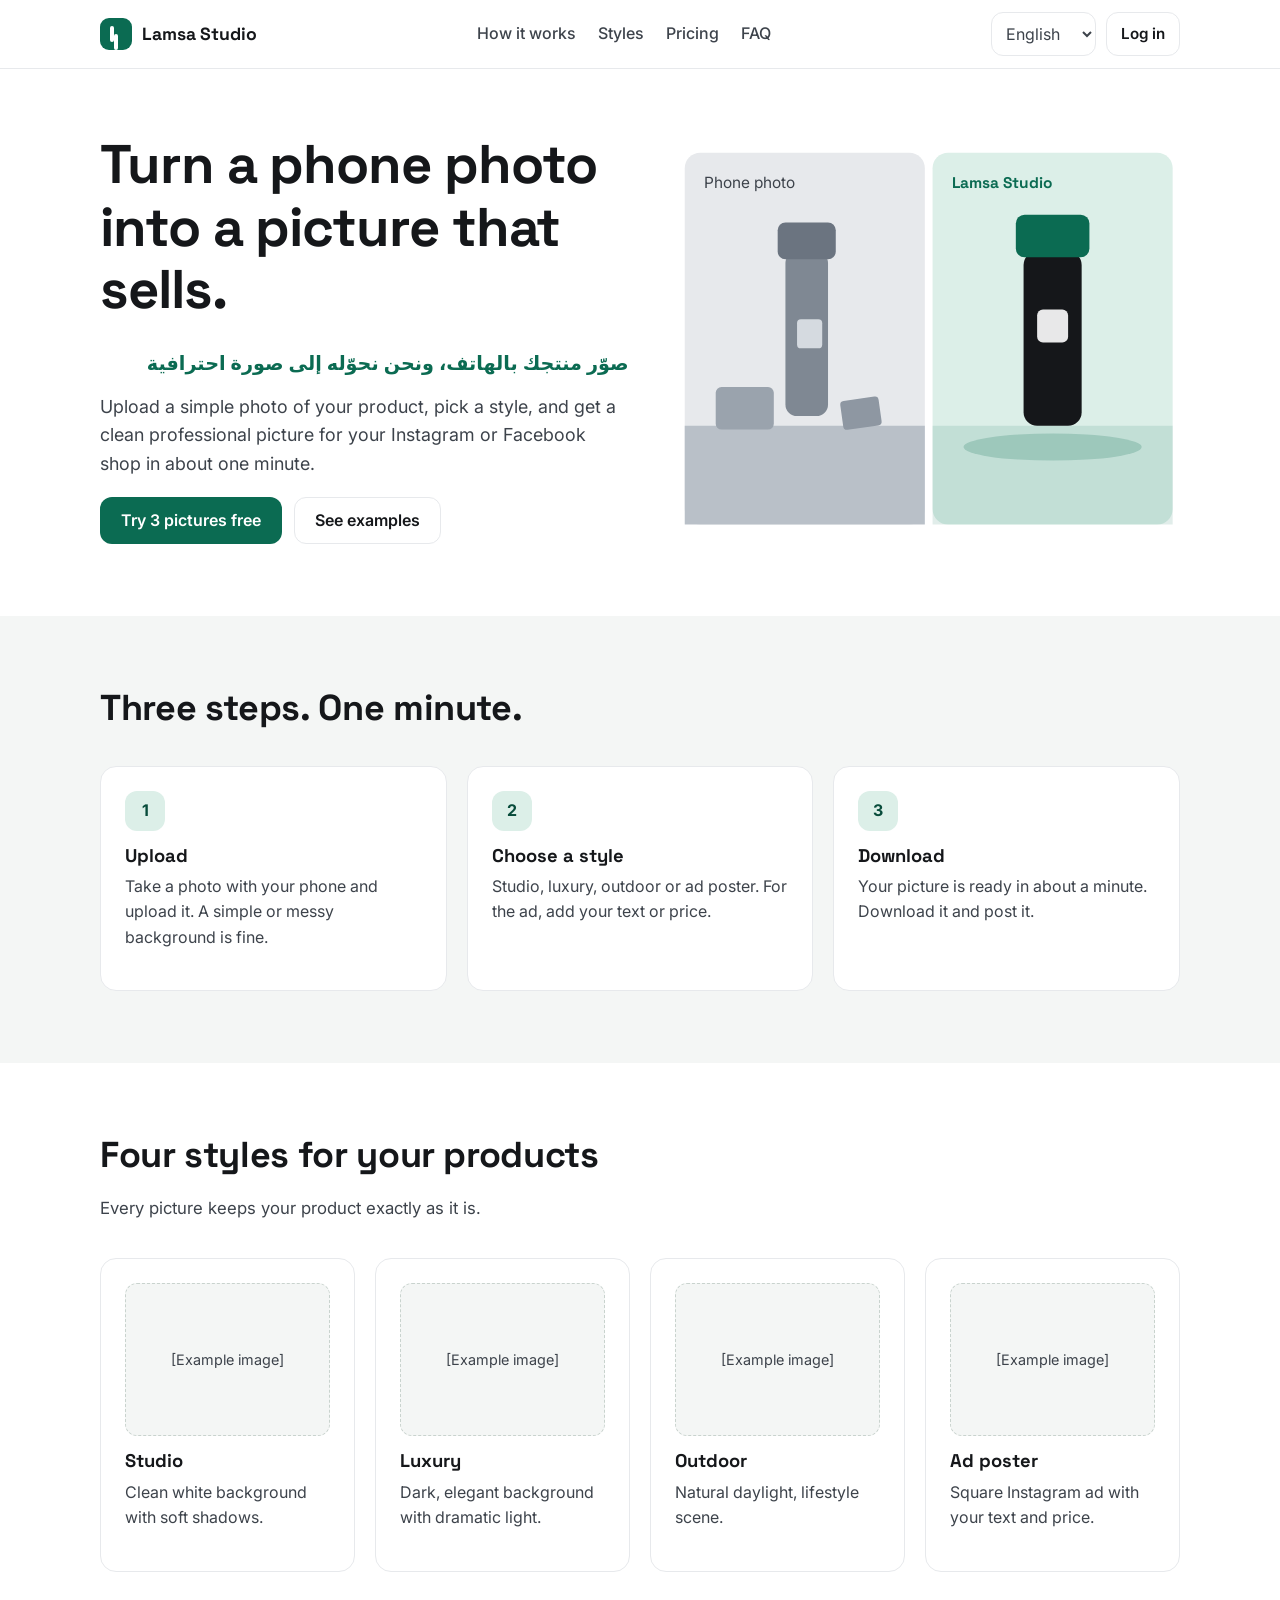
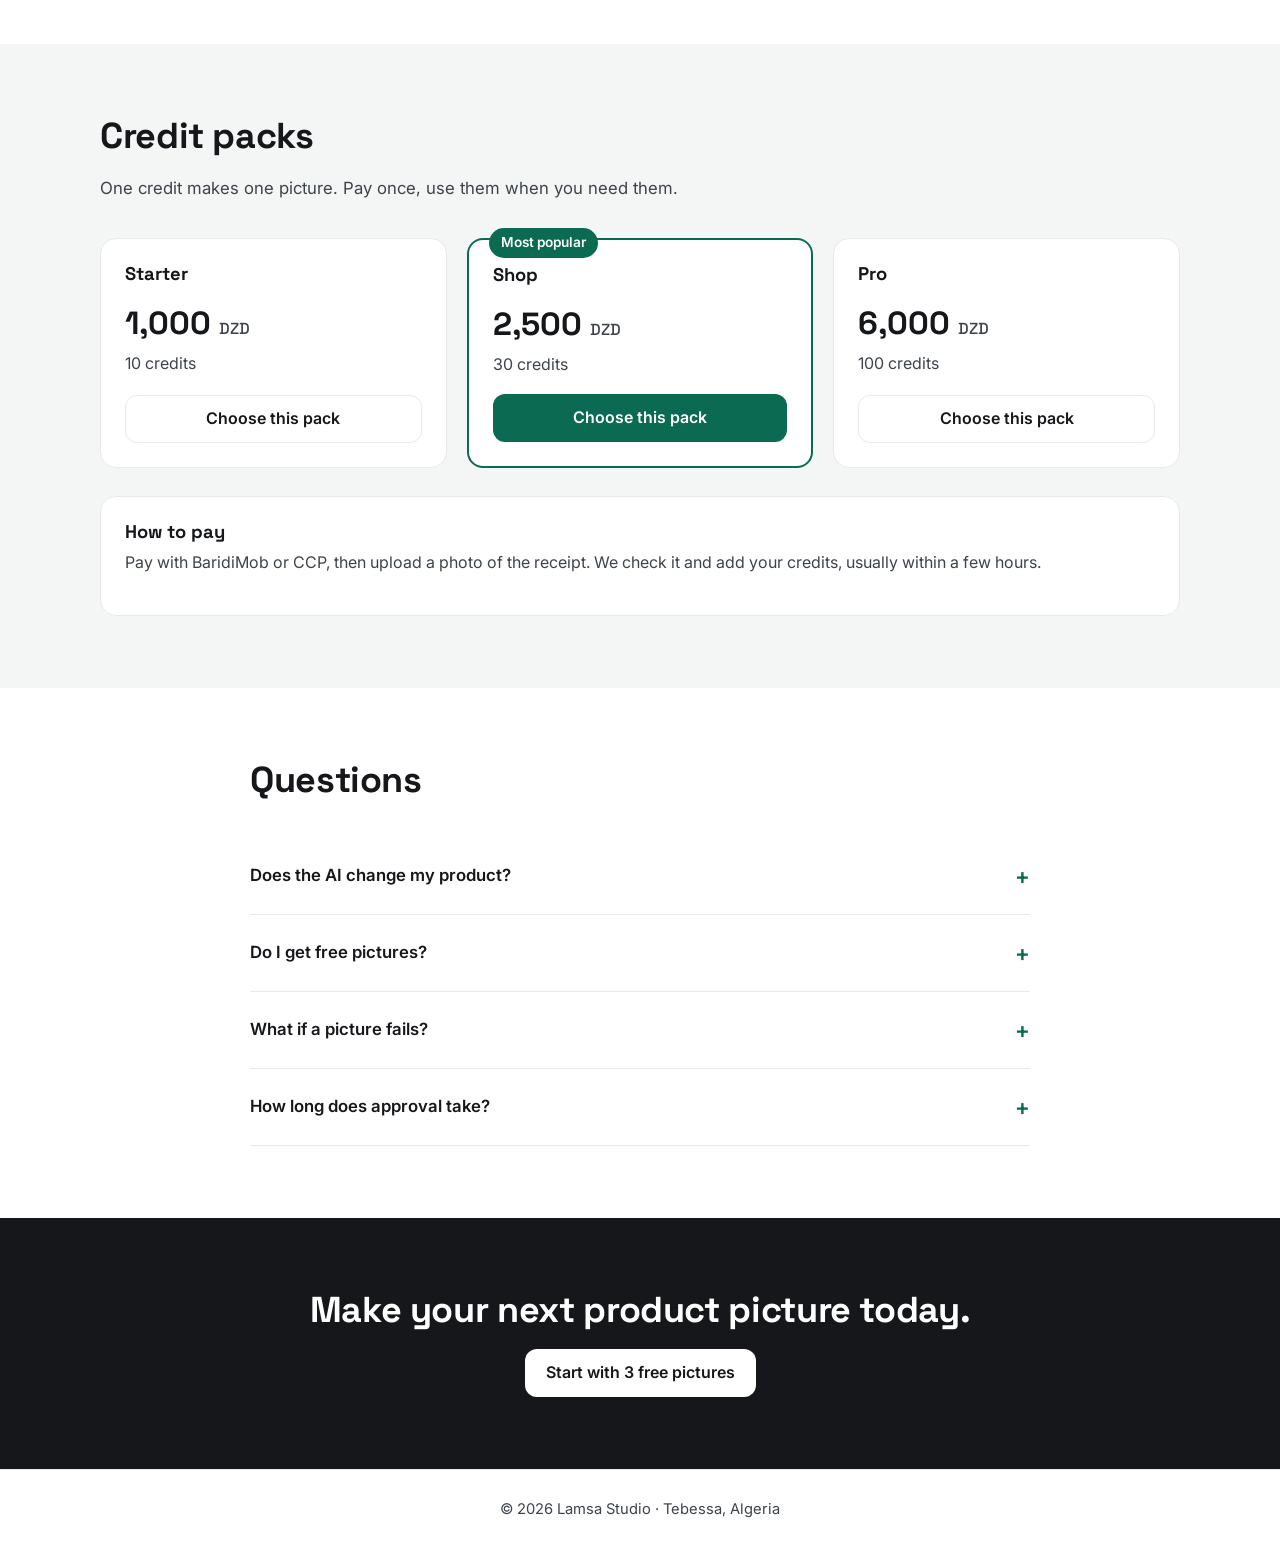
==== public/index.html @ bb082f91 "Initial Lamsa Studio website Co-Authored-By: Claude Haiku 5.5 <noreply@anthropic.com>  Claude-Sessio" ====
<!DOCTYPE html>
<html lang="en">
<head>
<meta charset="UTF-8">
<meta name="viewport" content="width=device-width, initial-scale=1">
<title>Lamsa Studio - Product photos from your phone</title>
<meta name="description" content="Turn a phone photo of your product into a professional picture for Instagram and Facebook.">
<link rel="preconnect" href="https://fonts.googleapis.com">
<link rel="preconnect" href="https://fonts.gstatic.com" crossorigin>
<link href="https://fonts.googleapis.com/css2?family=Inter:wght@400;500;600;700&family=Space+Grotesk:wght@500;700&family=Noto+Kufi+Arabic:wght@400;600;700&display=swap" rel="stylesheet">
<link rel="stylesheet" href="assets/style.css">
</head>
<body>

<header class="site-header">
  <div class="wrap nav">
    <a class="logo" href="index.html"><span class="logo-mark" aria-hidden="true"></span><span>Lamsa Studio</span></a>
    <nav class="nav-links" aria-label="Main">
      <a href="#how" data-i18n="nav_how">How it works</a>
      <a href="#styles" data-i18n="nav_styles">Styles</a>
      <a href="#pricing" data-i18n="nav_pricing">Pricing</a>
      <a href="#faq" data-i18n="nav_faq">FAQ</a>
    </nav>
    <div class="nav-right">
      <select id="langSel" class="lang" aria-label="Language">
        <option value="en">English</option>
        <option value="fr">Français</option>
        <option value="ar">العربية</option>
      </select>
      <a class="btn btn-ghost btn-sm" href="login.html" data-i18n="login">Log in</a>
    </div>
  </div>
</header>

<main>
  <section class="wrap hero">
    <div>
      <h1 data-i18n="hero_title">Turn a phone photo into a picture that sells.</h1>
      <p class="ar-line" lang="ar" dir="rtl">صوّر منتجك بالهاتف، ونحن نحوّله إلى صورة احترافية</p>
      <p class="lead" data-i18n="hero_sub">Upload a simple photo of your product, pick a style, and get a clean professional picture for your Instagram or Facebook shop in about one minute.</p>
      <div class="cta-row">
        <a class="btn btn-primary" href="login.html?mode=signup" data-i18n="hero_try">Try 3 pictures free</a>
        <a class="btn btn-ghost" href="#styles" data-i18n="hero_examples">See examples</a>
      </div>
    </div>

    <div class="ba">
      <svg viewBox="0 0 520 400" xmlns="http://www.w3.org/2000/svg" role="img" aria-label="A cluttered phone photo next to a clean product picture">
        <rect x="8" y="8" width="248" height="384" rx="16" fill="#E7E9EC"/>
        <rect x="264" y="8" width="248" height="384" rx="16" fill="#DCEFE8"/>
        <!-- before: messy table -->
        <rect x="8" y="290" width="248" height="102" rx="0" fill="#B9C0C8"/>
        <rect x="40" y="250" width="60" height="44" rx="6" fill="#9AA3AD"/>
        <rect x="170" y="262" width="40" height="30" rx="4" fill="#8E97A2" transform="rotate(-8 190 277)"/>
        <rect x="112" y="110" width="44" height="170" rx="12" fill="#7F8893"/>
        <rect x="104" y="80" width="60" height="38" rx="8" fill="#6B7480"/>
        <rect x="124" y="180" width="26" height="30" rx="4" fill="#D5DAE0"/>
        <text x="28" y="44" font-family="Inter, sans-serif" font-size="16" fill="#3D434B" data-i18n="ba_before">Phone photo</text>
        <!-- after: clean studio -->
        <rect x="264" y="290" width="248" height="102" rx="0" fill="#0B6B52" opacity="0.12"/>
        <ellipse cx="388" cy="312" rx="92" ry="14" fill="#0B6B52" opacity="0.2"/>
        <rect x="358" y="110" width="60" height="180" rx="14" fill="#15171A"/>
        <rect x="350" y="72" width="76" height="44" rx="9" fill="#0B6B52"/>
        <rect x="372" y="170" width="32" height="34" rx="6" fill="#FFFFFF" opacity="0.9"/>
        <text x="284" y="44" font-family="Space Grotesk, sans-serif" font-size="16" font-weight="700" fill="#0B6B52" data-i18n="ba_after">Lamsa Studio</text>
      </svg>
    </div>
  </section>

  <section id="how" class="section alt">
    <div class="wrap">
      <div class="section-head">
        <h2 data-i18n="steps_title">Three steps. One minute.</h2>
      </div>
      <div class="grid-3">
        <div class="card">
          <div class="step-num">1</div>
          <h3 data-i18n="step1_t">Upload</h3>
          <p data-i18n="step1_d">Take a photo with your phone and upload it. A simple or messy background is fine.</p>
        </div>
        <div class="card">
          <div class="step-num">2</div>
          <h3 data-i18n="step2_t">Choose a style</h3>
          <p data-i18n="step2_d">Studio, luxury, outdoor or ad poster. For the ad, add your text or price.</p>
        </div>
        <div class="card">
          <div class="step-num">3</div>
          <h3 data-i18n="step3_t">Download</h3>
          <p data-i18n="step3_d">Your picture is ready in about a minute. Download it and post it.</p>
        </div>
      </div>
    </div>
  </section>

  <section id="styles" class="section">
    <div class="wrap">
      <div class="section-head">
        <h2 data-i18n="styles_title">Four styles for your products</h2>
        <p data-i18n="styles_sub">Every picture keeps your product exactly as it is.</p>
      </div>
      <div class="grid-4">
        <div class="card">
          <div class="ph" data-i18n="example_ph">[Example image]</div>
          <h3 data-i18n="st_studio">Studio</h3>
          <p data-i18n="st_studio_d">Clean white background with soft shadows.</p>
        </div>
        <div class="card">
          <div class="ph" data-i18n="example_ph">[Example image]</div>
          <h3 data-i18n="st_luxury">Luxury</h3>
          <p data-i18n="st_luxury_d">Dark, elegant background with dramatic light.</p>
        </div>
        <div class="card">
          <div class="ph" data-i18n="example_ph">[Example image]</div>
          <h3 data-i18n="st_outdoor">Outdoor</h3>
          <p data-i18n="st_outdoor_d">Natural daylight, lifestyle scene.</p>
        </div>
        <div class="card">
          <div class="ph" data-i18n="example_ph">[Example image]</div>
          <h3 data-i18n="st_ad">Ad poster</h3>
          <p data-i18n="st_ad_d">Square Instagram ad with your text and price.</p>
        </div>
      </div>
    </div>
  </section>

  <section id="pricing" class="section alt">
    <div class="wrap">
      <div class="section-head">
        <h2 data-i18n="pricing_title">Credit packs</h2>
        <p data-i18n="pricing_sub">One credit makes one picture. Pay once, use them when you need them.</p>
      </div>
      <div class="grid-3">
        <div class="card pack-card">
          <h3>Starter</h3>
          <div class="price">1,000 <small>DZD</small></div>
          <p>10 <span data-i18n="pk_credits">credits</span></p>
          <a class="btn btn-ghost" href="buy.html?pack=starter" data-i18n="pk_choose">Choose this pack</a>
        </div>
        <div class="card pack-card pack-featured">
          <span class="tag" data-i18n="most_popular">Most popular</span>
          <h3>Shop</h3>
          <div class="price">2,500 <small>DZD</small></div>
          <p>30 <span data-i18n="pk_credits">credits</span></p>
          <a class="btn btn-primary" href="buy.html?pack=shop" data-i18n="pk_choose">Choose this pack</a>
        </div>
        <div class="card pack-card">
          <h3>Pro</h3>
          <div class="price">6,000 <small>DZD</small></div>
          <p>100 <span data-i18n="pk_credits">credits</span></p>
          <a class="btn btn-ghost" href="buy.html?pack=pro" data-i18n="pk_choose">Choose this pack</a>
        </div>
      </div>
      <div class="card note">
        <h3 data-i18n="pay_title">How to pay</h3>
        <p data-i18n="pay_text">Pay with BaridiMob or CCP, then upload a photo of the receipt. We check it and add your credits, usually within a few hours.</p>
      </div>
    </div>
  </section>

  <section id="faq" class="section">
    <div class="wrap" style="max-width:820px">
      <div class="section-head">
        <h2 data-i18n="faq_title">Questions</h2>
      </div>
      <details>
        <summary data-i18n="faq1_q">Does the AI change my product?</summary>
        <p data-i18n="faq1_a">No. The model is told to keep the product identical in shape, colour and label. Check the result before you post.</p>
      </details>
      <details>
        <summary data-i18n="faq2_q">Do I get free pictures?</summary>
        <p data-i18n="faq2_a">Yes. Every new account gets 3 free credits to try the service.</p>
      </details>
      <details>
        <summary data-i18n="faq3_q">What if a picture fails?</summary>
        <p data-i18n="faq3_a">You are not charged. A credit is only used when your picture is ready.</p>
      </details>
      <details>
        <summary data-i18n="faq4_q">How long does approval take?</summary>
        <p data-i18n="faq4_a">We check each receipt by hand. Your credits appear once it is approved.</p>
      </details>
    </div>
  </section>

  <section class="section dark">
    <div class="wrap" style="text-align:center">
      <h2 data-i18n="final_title">Make your next product picture today.</h2>
      <a class="btn btn-primary" href="login.html?mode=signup" data-i18n="final_btn">Start with 3 free pictures</a>
    </div>
  </section>
</main>

<footer class="footer">
  <div class="wrap" data-i18n="footer_text">© 2026 Lamsa Studio · Tebessa, Algeria</div>
</footer>

<script src="assets/i18n.js"></script>
</body>
</html>
---- public/assets/style.css ----
:root {
  --bg: #ffffff;
  --alt: #F4F6F5;
  --text: #15171A;
  --text2: #3D434B;
  --accent: #0B6B52;
  --accent-h: #084C3B;
  --tint: #DCEFE8;
  --border: #E7E9EC;
  --danger-bg: #FDECEC;
  --danger: #8A1C1C;
  --r: 16px;
  --r-sm: 12px;
}

* { box-sizing: border-box; }
[hidden] { display: none !important; }
html, body { margin: 0; }
body {
  font-family: Inter, system-ui, -apple-system, 'Segoe UI', sans-serif;
  color: var(--text);
  background: var(--bg);
  line-height: 1.6;
  font-size: 16px;
  -webkit-font-smoothing: antialiased;
}
html[lang="ar"] body,
html[lang="ar"] h1, html[lang="ar"] h2, html[lang="ar"] h3,
html[lang="ar"] button, html[lang="ar"] input, html[lang="ar"] select {
  font-family: 'Noto Kufi Arabic', Inter, sans-serif;
}

h1, h2, h3 {
  font-family: 'Space Grotesk', Inter, sans-serif;
  line-height: 1.15;
  margin: 0 0 0.5em;
  color: var(--text);
}
h1 { font-size: clamp(2rem, 5vw, 3.4rem); letter-spacing: -0.02em; }
h2 { font-size: clamp(1.6rem, 3.5vw, 2.25rem); letter-spacing: -0.01em; }
h3 { font-size: 1.15rem; }
p { margin: 0 0 1em; color: var(--text2); }
a { color: var(--accent); }
a:focus-visible, button:focus-visible, input:focus-visible, select:focus-visible, label:focus-visible {
  outline: 3px solid var(--tint);
  outline-offset: 2px;
}
.hint { font-size: 0.875rem; color: var(--text2); }
.mono { font-family: ui-monospace, SFMono-Regular, Menlo, monospace; word-break: break-all; }

.wrap { max-width: 1120px; margin: 0 auto; padding: 0 20px; }
.section { padding: 72px 0; }
.section.alt { background: var(--alt); }
.section-head { margin-bottom: 36px; max-width: 640px; }
.section-head p { font-size: 1.05rem; }

/* Header */
.site-header {
  position: sticky; top: 0; z-index: 10;
  background: #fff; border-bottom: 1px solid var(--border);
}
.nav { display: flex; align-items: center; justify-content: space-between; gap: 16px; height: 68px; }
.logo { display: flex; align-items: center; gap: 10px; text-decoration: none; color: var(--text); font-family: 'Space Grotesk', Inter, sans-serif; font-weight: 700; font-size: 1.1rem; }
.logo-mark { width: 32px; height: 32px; border-radius: 9px; background: var(--accent); position: relative; flex: none; }
.logo-mark::after { content: ""; position: absolute; left: 10px; top: 8px; width: 4px; height: 16px; background: #fff; border-radius: 2px; box-shadow: 4px 8px 0 -0px #fff; }
.nav-links { display: flex; gap: 22px; }
.nav-links a { color: var(--text2); text-decoration: none; font-weight: 500; }
.nav-links a:hover { color: var(--accent); }
.nav-right { display: flex; align-items: center; gap: 10px; }
.lang {
  min-height: 44px; border: 1px solid var(--border); border-radius: var(--r-sm);
  background: #fff; padding: 6px 10px; font: inherit; color: var(--text2);
}

/* Buttons */
.btn {
  display: inline-flex; align-items: center; justify-content: center; gap: 8px;
  min-height: 44px; padding: 10px 20px; border-radius: var(--r-sm);
  border: 1px solid transparent; font: inherit; font-weight: 600; text-decoration: none;
  cursor: pointer; transition: background 0.15s, border-color 0.15s, color 0.15s;
}
.btn-primary { background: var(--accent); color: #fff; }
.btn-primary:hover { background: var(--accent-h); }
.btn-ghost { background: #fff; color: var(--text); border-color: var(--border); }
.btn-ghost:hover { border-color: var(--accent); color: var(--accent); }
.btn-sm { min-height: 44px; padding: 8px 14px; font-size: 0.95rem; }
.btn-block { width: 100%; }
.btn:disabled { opacity: 0.6; cursor: not-allowed; }
.cta-row { display: flex; flex-wrap: wrap; gap: 12px; margin-top: 8px; }

/* Cards and forms */
.card { border: 1px solid var(--border); border-radius: var(--r); padding: 24px; background: #fff; }
.card h3 { margin-bottom: 8px; }
.field { display: flex; flex-direction: column; gap: 6px; margin-bottom: 14px; }
.field label { font-weight: 600; font-size: 0.95rem; color: var(--text); }
.input {
  min-height: 44px; width: 100%; border: 1px solid var(--border); border-radius: var(--r-sm);
  padding: 10px 12px; font: inherit; color: var(--text); background: #fff;
}
.input:focus { border-color: var(--accent); }
.badge {
  display: inline-block; background: var(--tint); color: var(--accent-h);
  padding: 6px 14px; border-radius: 999px; font-weight: 600; font-size: 0.92rem; white-space: nowrap;
}
.alert {
  padding: 12px 14px; border-radius: var(--r-sm); background: var(--danger-bg);
  color: var(--danger); margin: 12px 0; font-size: 0.95rem;
}
.alert.ok { background: var(--tint); color: var(--accent-h); }

/* Tabs */
.tabs { display: flex; gap: 8px; background: var(--alt); padding: 6px; border-radius: var(--r-sm); margin-bottom: 20px; }
.tab {
  flex: 1; min-height: 44px; border: 0; border-radius: 9px; background: transparent;
  font: inherit; font-weight: 600; color: var(--text2); cursor: pointer;
}
.tab[aria-selected="true"] { background: #fff; color: var(--text); box-shadow: 0 1px 2px rgba(0,0,0,0.06); }

/* Hero */
.hero { display: grid; grid-template-columns: 1.05fr 1fr; gap: 48px; align-items: center; padding: 64px 20px 72px; }
.ar-line { font-size: 1.2rem; color: var(--accent); font-weight: 600; margin-bottom: 14px; }
.lead { font-size: 1.12rem; max-width: 520px; }
.ba svg { width: 100%; height: auto; display: block; }

/* Steps, styles, pricing */
.grid-3 { display: grid; grid-template-columns: repeat(3, 1fr); gap: 20px; }
.grid-4 { display: grid; grid-template-columns: repeat(4, 1fr); gap: 20px; }
.step-num {
  width: 40px; height: 40px; border-radius: 12px; background: var(--tint); color: var(--accent-h);
  display: flex; align-items: center; justify-content: center; font-weight: 700; margin-bottom: 14px;
}
.ph {
  aspect-ratio: 4 / 3; border-radius: var(--r-sm); background: var(--alt);
  border: 1px dashed #C9D3CE; display: flex; align-items: center; justify-content: center;
  color: var(--text2); font-size: 0.9rem; margin-bottom: 14px;
}
.price { font-family: 'Space Grotesk', Inter, sans-serif; font-size: 2rem; font-weight: 700; color: var(--text); margin: 6px 0 2px; }
.price small { font-size: 1rem; font-weight: 500; color: var(--text2); }
.pack-featured { border: 2px solid var(--accent); position: relative; }
.tag {
  position: absolute; top: -12px; left: 20px; background: var(--accent); color: #fff;
  padding: 4px 12px; border-radius: 999px; font-size: 0.85rem; font-weight: 600;
}
.pack-card { display: flex; flex-direction: column; }
.pack-card .btn { margin-top: auto; }
.note { margin-top: 28px; }
details { border-bottom: 1px solid var(--border); padding: 16px 0; }
details summary { cursor: pointer; font-weight: 600; font-size: 1.05rem; min-height: 44px; display: flex; align-items: center; list-style: none; }
details summary::-webkit-details-marker { display: none; }
details summary::after { content: "+"; margin-inline-start: auto; font-size: 1.4rem; color: var(--accent); }
details[open] summary::after { content: "-"; }
details p { margin-top: 8px; }

/* Dark CTA and footer */
.dark { background: #15171A; color: #fff; }
.dark h2 { color: #fff; }
.dark .btn-primary { background: #fff; color: var(--text); }
.dark .btn-primary:hover { background: var(--tint); }
.footer { padding: 28px 0; border-top: 1px solid var(--border); color: var(--text2); font-size: 0.92rem; text-align: center; }

/* App pages */
.page-top { padding: 40px 0 8px; display: flex; flex-wrap: wrap; align-items: center; justify-content: space-between; gap: 12px; }
.app-grid { display: grid; grid-template-columns: 1fr 1fr; gap: 24px; align-items: start; padding-bottom: 60px; }
.drop {
  display: flex; align-items: center; justify-content: center; min-height: 220px;
  border: 2px dashed #C9D3CE; border-radius: var(--r); padding: 20px; text-align: center;
  cursor: pointer; background: #fff; margin: 12px 0 24px; position: relative; overflow: hidden;
}
.drop:hover, .drop.over { border-color: var(--accent); background: var(--tint); }
.drop p { margin-bottom: 4px; }
.drop img { max-height: 280px; max-width: 100%; border-radius: var(--r-sm); }
.styles { display: grid; grid-template-columns: repeat(4, 1fr); gap: 10px; margin: 12px 0 20px; }
.style-opt {
  min-height: 44px; border: 1px solid var(--border); border-radius: var(--r-sm); background: #fff;
  padding: 12px 10px; text-align: start; font: inherit; color: var(--text); cursor: pointer;
  display: flex; flex-direction: column; gap: 4px;
}
.style-opt small { color: var(--text2); font-size: 0.8rem; line-height: 1.35; }
.style-opt[aria-pressed="true"] { border-color: var(--accent); background: var(--tint); }
.gallery { display: grid; grid-template-columns: repeat(auto-fill, minmax(190px, 1fr)); gap: 16px; }
.gen { border: 1px solid var(--border); border-radius: var(--r-sm); overflow: hidden; background: #fff; }
.gen img { width: 100%; aspect-ratio: 1 / 1; object-fit: cover; display: block; background: var(--alt); }
.gen .gen-body { padding: 10px 12px 12px; display: flex; flex-direction: column; gap: 8px; }
.gen .gen-body span { font-size: 0.9rem; color: var(--text2); }
.thumb { width: 96px; height: 96px; object-fit: cover; border-radius: 10px; border: 1px solid var(--border); display: block; }

/* Stats and tables */
.stats { display: grid; grid-template-columns: repeat(3, 1fr); gap: 16px; margin: 8px 0 32px; }
.stat strong { display: block; font-family: 'Space Grotesk', Inter, sans-serif; font-size: 2rem; color: var(--text); }
.table-wrap { overflow-x: auto; border: 1px solid var(--border); border-radius: var(--r); background: #fff; }
.table { width: 100%; border-collapse: collapse; font-size: 0.95rem; }
.table th, .table td { padding: 12px 14px; border-bottom: 1px solid var(--border); text-align: start; vertical-align: top; }
.table th { color: var(--text2); font-weight: 600; font-size: 0.85rem; background: var(--alt); }
.table tr:last-child td { border-bottom: 0; }
.pill { display: inline-block; padding: 4px 10px; border-radius: 999px; font-size: 0.85rem; font-weight: 600; }
.pill.pending { background: #FFF4DB; color: #7A5300; }
.pill.approved { background: var(--tint); color: var(--accent-h); }
.pill.rejected { background: var(--danger-bg); color: var(--danger); }
.actions { display: flex; gap: 8px; flex-wrap: wrap; }
.btn-approve { background: var(--accent); color: #fff; min-height: 44px; padding: 8px 14px; border: 0; border-radius: var(--r-sm); font: inherit; font-weight: 600; cursor: pointer; }
.btn-reject { background: #fff; color: var(--danger); min-height: 44px; padding: 8px 14px; border: 1px solid #E8B4B4; border-radius: var(--r-sm); font: inherit; font-weight: 600; cursor: pointer; }

/* Packs and methods on buy page */
.option-grid { display: grid; grid-template-columns: repeat(3, 1fr); gap: 12px; margin-bottom: 28px; }
.option {
  display: flex; flex-direction: column; gap: 4px; border: 1px solid var(--border); border-radius: var(--r-sm);
  padding: 16px; cursor: pointer; background: #fff; min-height: 44px;
}
.option input { position: absolute; opacity: 0; pointer-events: none; }
.option:has(input:checked) { border-color: var(--accent); background: var(--tint); }
.option strong { font-family: 'Space Grotesk', Inter, sans-serif; font-size: 1.15rem; }
.option span { color: var(--text2); font-size: 0.95rem; }
.pay-box { background: var(--alt); border-radius: var(--r-sm); padding: 16px 18px; margin-bottom: 24px; }
.pay-box p { margin-bottom: 6px; }
.section-title { font-size: 1.1rem; margin: 24px 0 12px; }

/* Responsive */
@media (max-width: 900px) {
  .app-grid { grid-template-columns: 1fr; }
  .styles { grid-template-columns: repeat(2, 1fr); }
  .stats { grid-template-columns: 1fr; }
}
@media (max-width: 760px) {
  .hero { grid-template-columns: 1fr; padding: 40px 20px 48px; gap: 28px; }
  .grid-3, .grid-4, .option-grid { grid-template-columns: 1fr; }
  .nav-links { display: none; }
  .section { padding: 52px 0; }
  .nav-right .btn { padding: 8px 12px; }
}
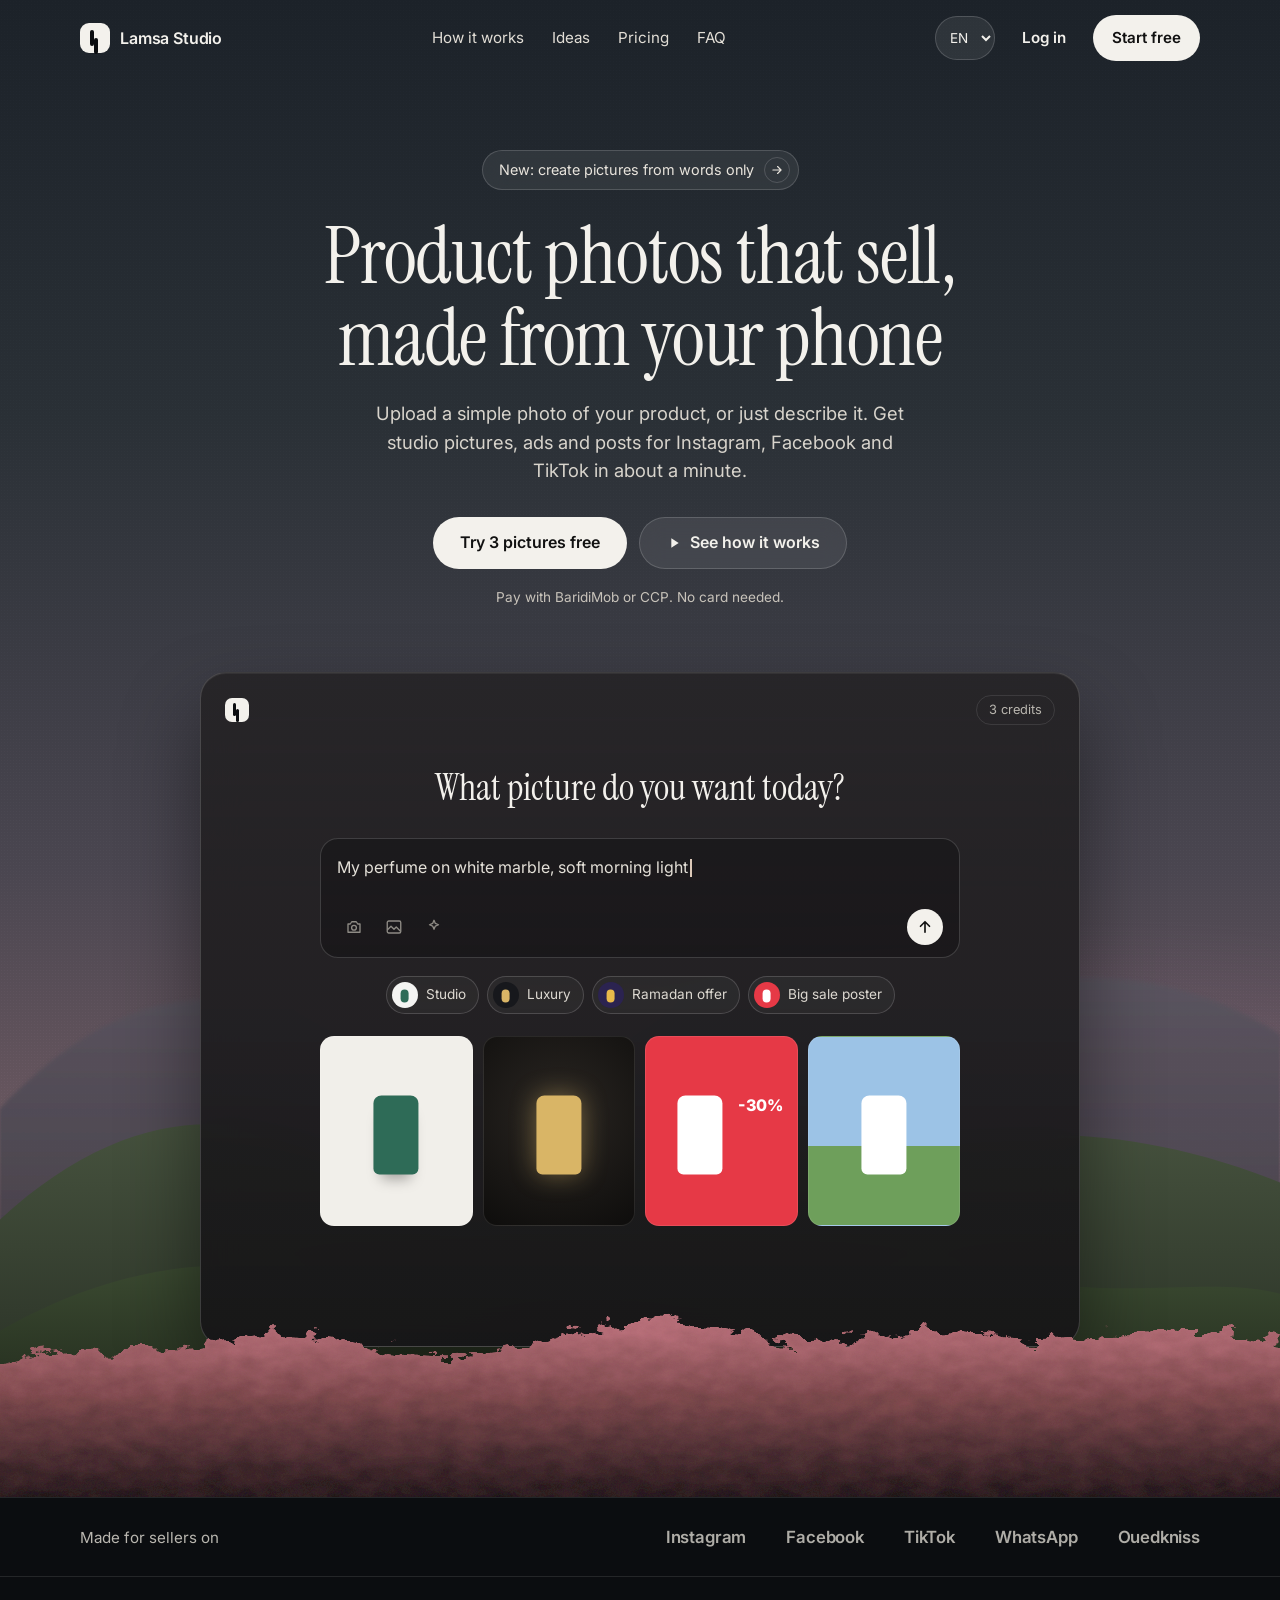
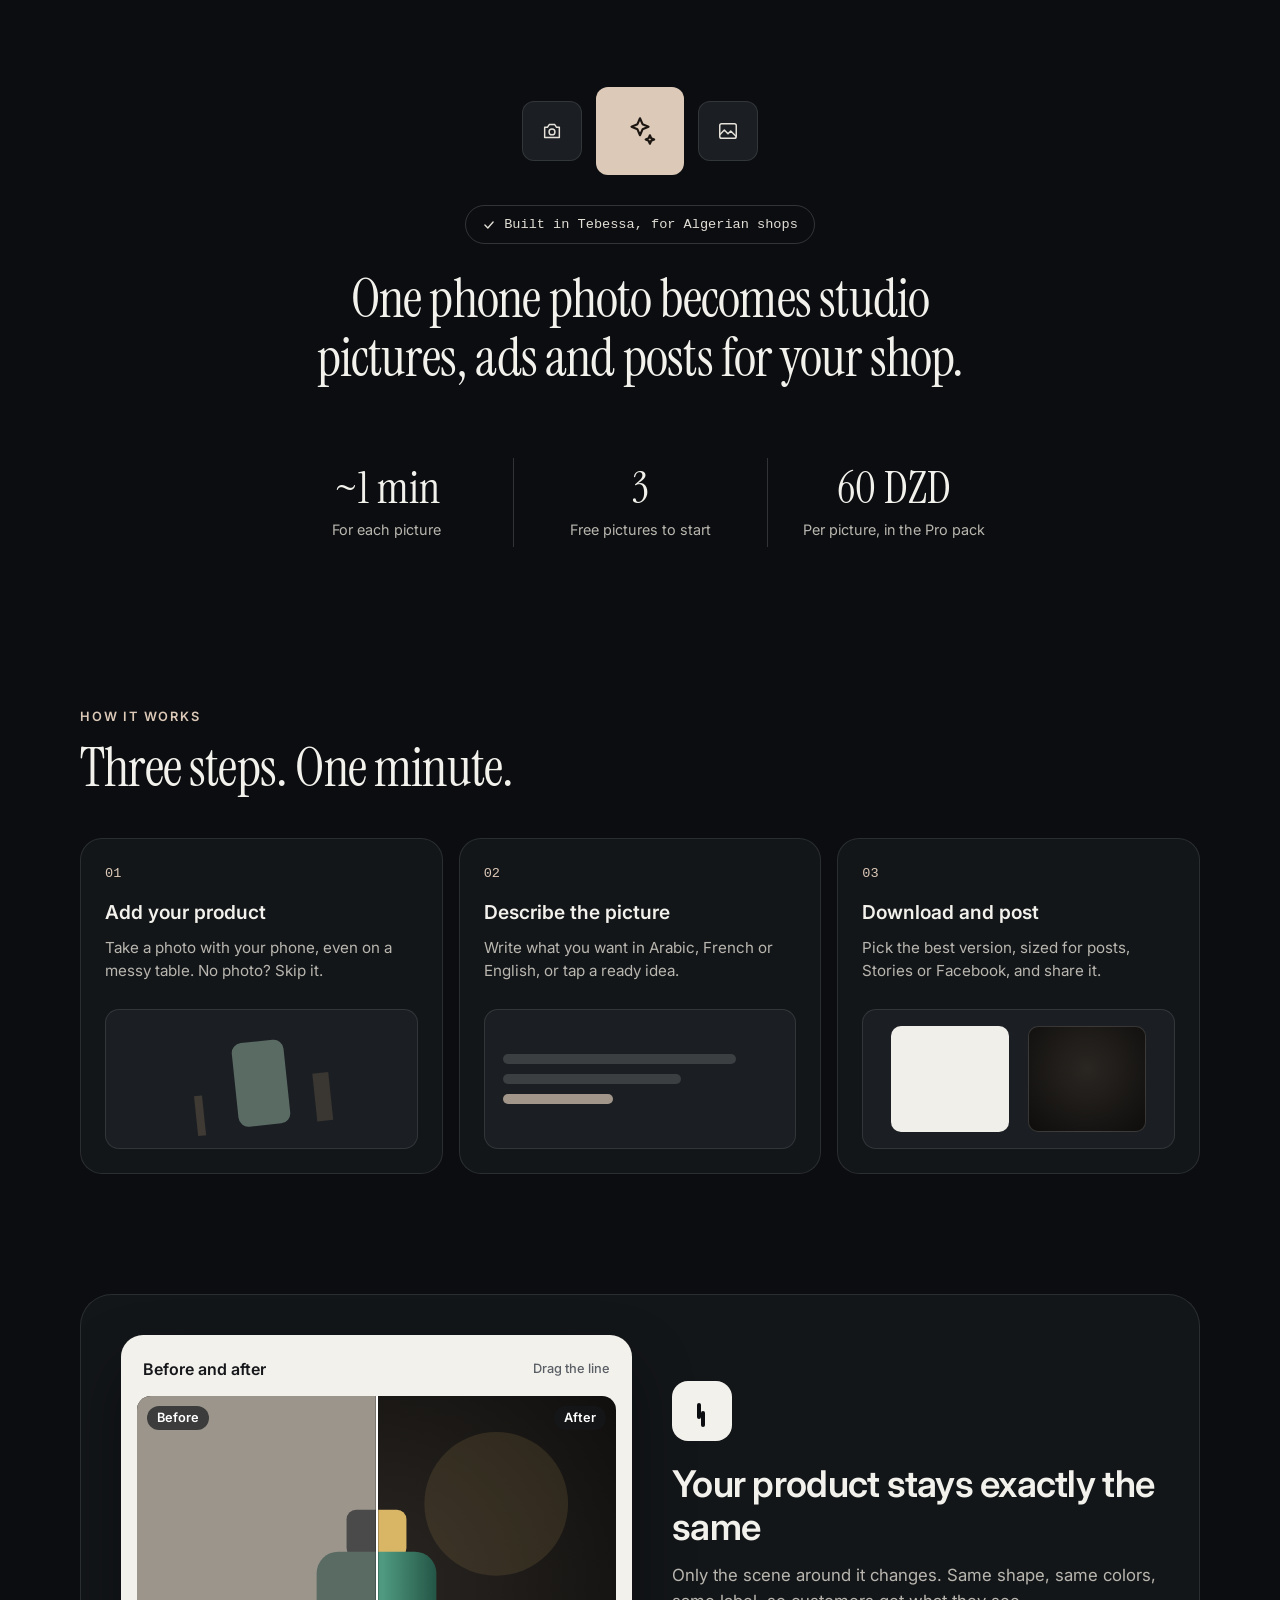
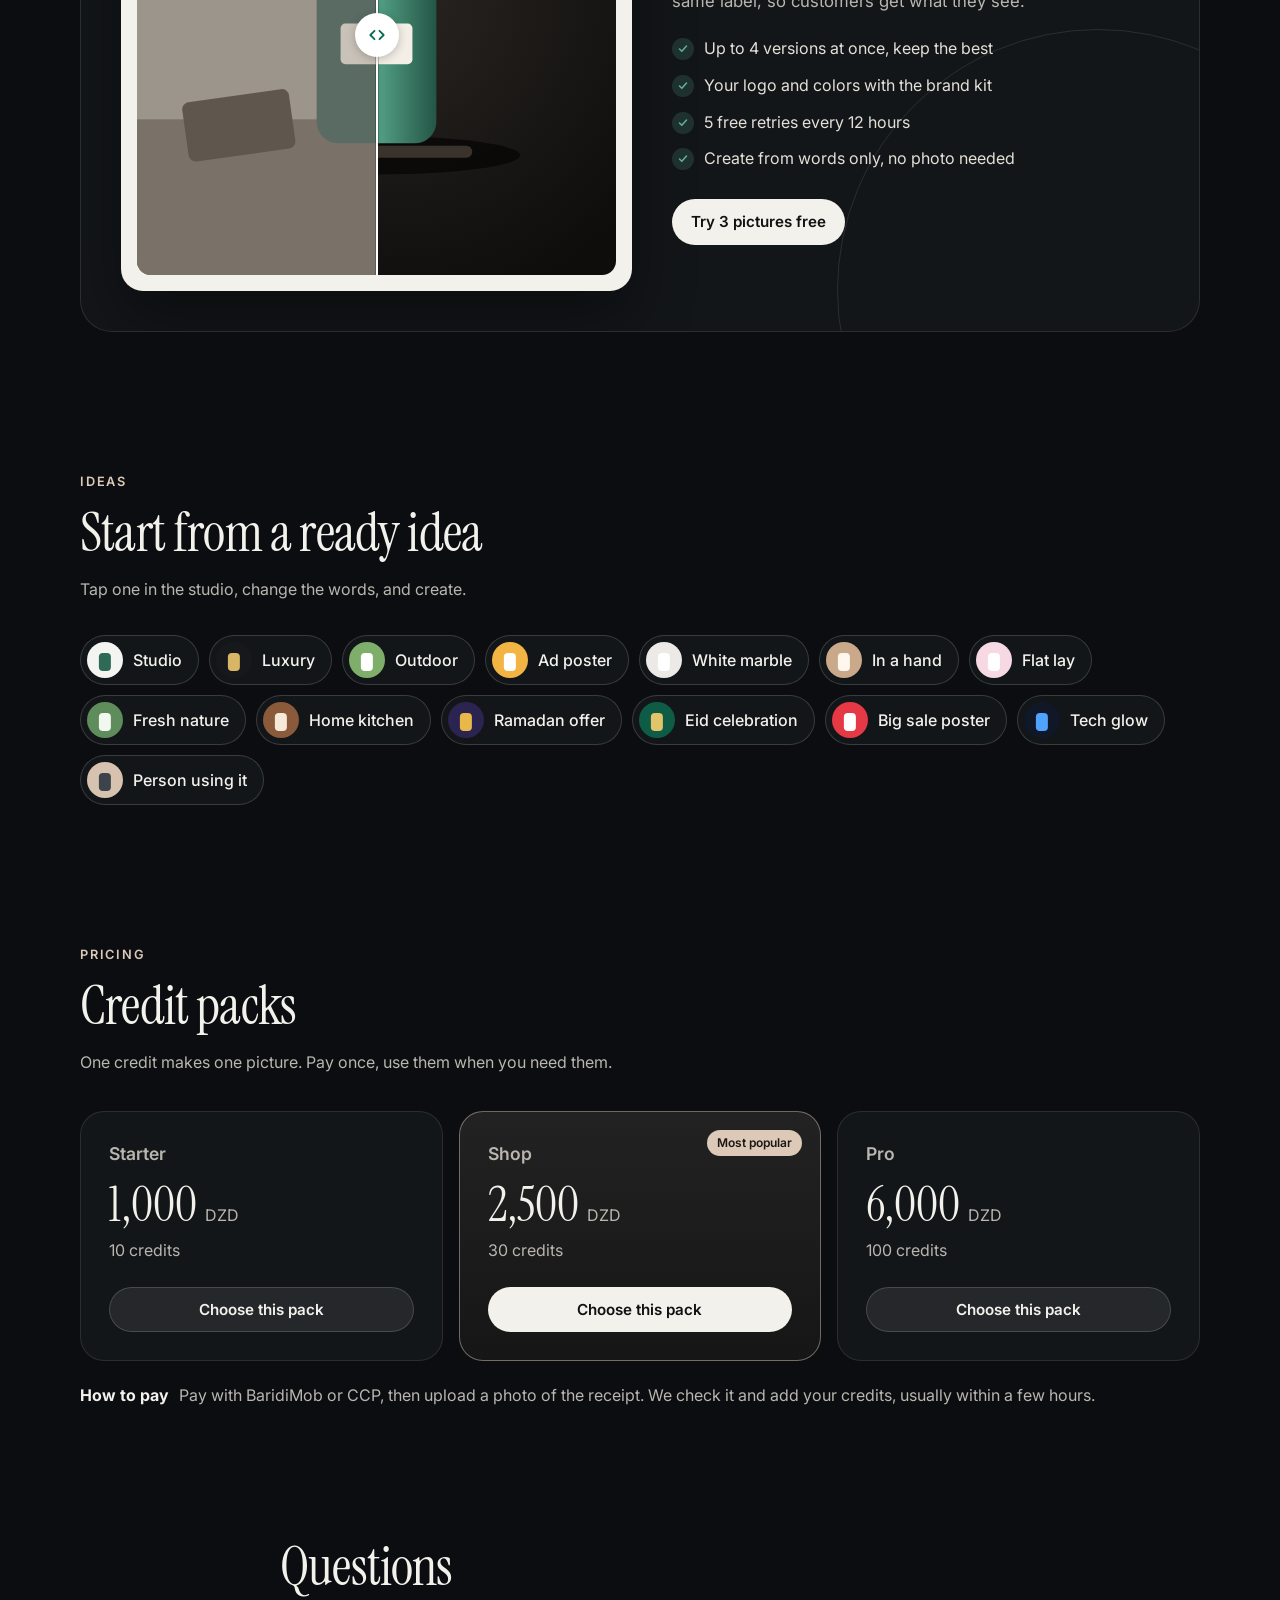
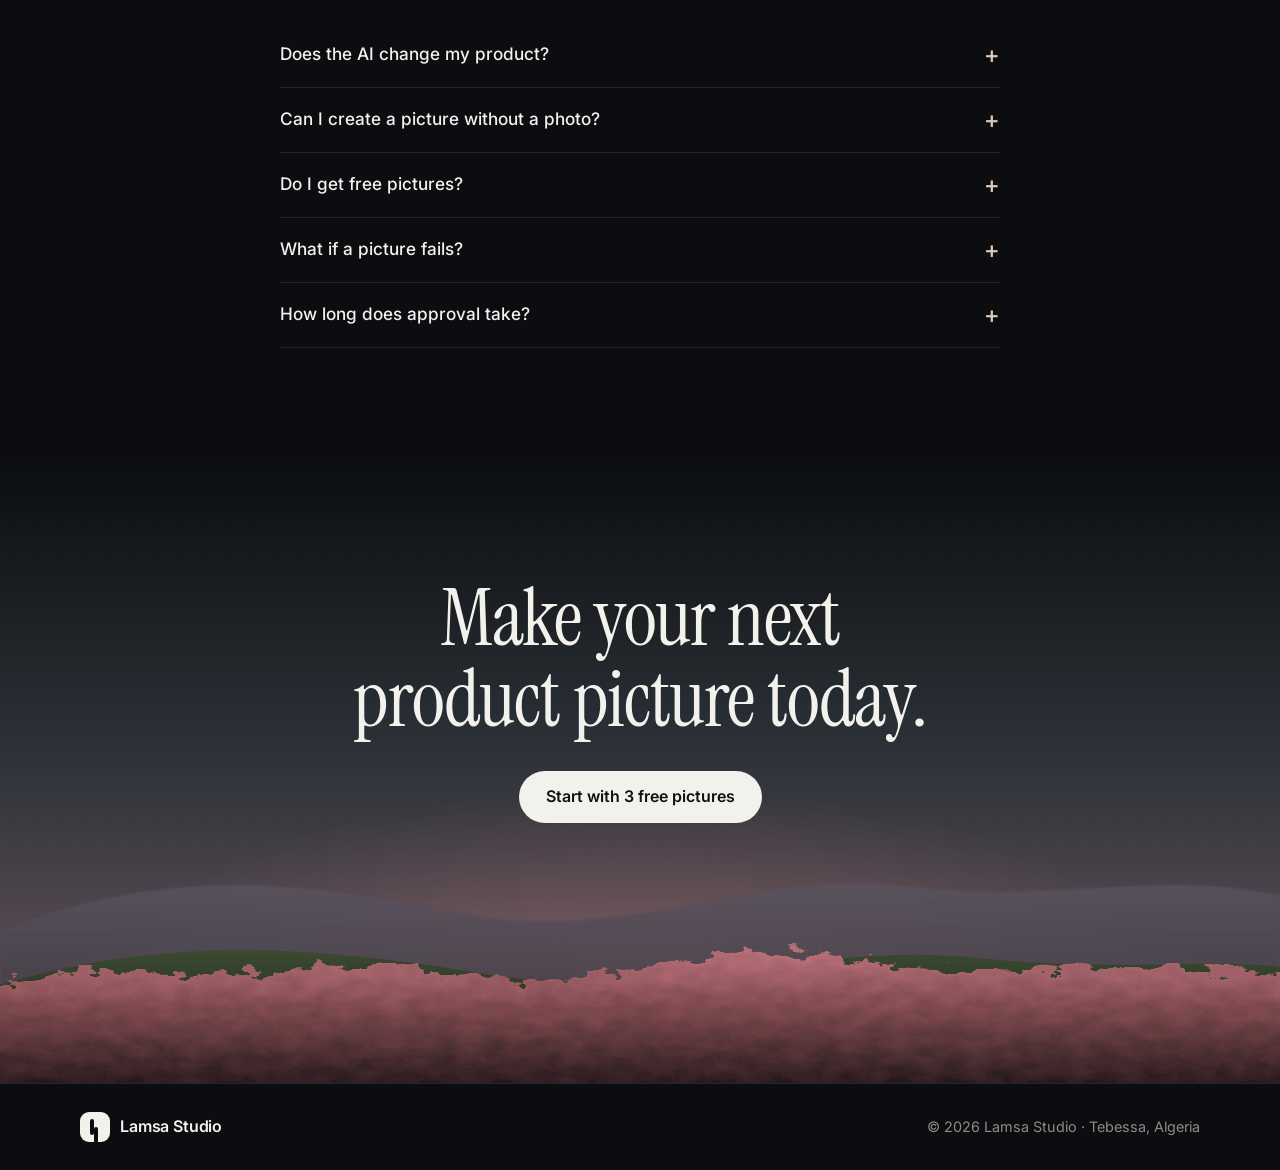
==== commit b65c2a8b: "New landing page: dusk sky with drawn hills, serif headline, glass studio mock-up, honest facts, bef" ====
--- a/public/index.html
+++ b/public/index.html
@@ -3,196 +3,368 @@
 <head>
 <meta charset="UTF-8">
 <meta name="viewport" content="width=device-width, initial-scale=1">
-<title>Lamsa Studio - Product photos from your phone</title>
-<meta name="description" content="Turn a phone photo of your product into a professional picture for Instagram and Facebook.">
+<title>Lamsa Studio - Product photos that sell</title>
+<meta name="description" content="Turn a phone photo of your product, or just a few words, into a professional picture for Instagram, Facebook and TikTok.">
+<meta name="theme-color" content="#0B0D10">
 <link rel="preconnect" href="https://fonts.googleapis.com">
 <link rel="preconnect" href="https://fonts.gstatic.com" crossorigin>
-<link href="https://fonts.googleapis.com/css2?family=Inter:wght@400;500;600;700&family=Space+Grotesk:wght@500;700&family=Noto+Kufi+Arabic:wght@400;600;700&display=swap" rel="stylesheet">
-<link rel="stylesheet" href="assets/style.css">
+<link href="https://fonts.googleapis.com/css2?family=Instrument+Serif:ital@0;1&family=Inter:wght@400;500;600&family=Noto+Kufi+Arabic:wght@400;500;600&family=Noto+Naskh+Arabic:wght@500;600&display=swap" rel="stylesheet">
+<link rel="stylesheet" href="assets/landing.css">
 </head>
 <body>
 
-<header class="site-header">
-  <div class="wrap nav">
-    <a class="logo" href="index.html"><span class="logo-mark" aria-hidden="true"></span><span>Lamsa Studio</span></a>
+<!-- Shared drawing of the hills, used in the hero and the final call to action -->
+<svg width="0" height="0" style="position:absolute" aria-hidden="true" focusable="false">
+  <defs>
+    <linearGradient id="hillFar" x1="0" y1="0" x2="0" y2="1"><stop offset="0" stop-color="#5A5560"/><stop offset="1" stop-color="#2E2B33"/></linearGradient>
+    <linearGradient id="hillMid" x1="0" y1="0" x2="0" y2="1"><stop offset="0" stop-color="#46523E"/><stop offset="1" stop-color="#1E241C"/></linearGradient>
+    <linearGradient id="hillNear" x1="0" y1="0" x2="0" y2="1"><stop offset="0" stop-color="#3B4A31"/><stop offset="1" stop-color="#121710"/></linearGradient>
+    <linearGradient id="bush" x1="0" y1="0" x2="0" y2="1"><stop offset="0" stop-color="#B9707A"/><stop offset=".35" stop-color="#7E4A4E"/><stop offset="1" stop-color="#0B0D10"/></linearGradient>
+    <filter id="foliage" x="-5%" y="-20%" width="110%" height="140%">
+      <feTurbulence type="fractalNoise" baseFrequency="0.035 0.06" numOctaves="4" seed="7" result="n"/>
+      <feDisplacementMap in="SourceGraphic" in2="n" scale="38" xChannelSelector="R" yChannelSelector="G" result="d"/>
+      <feTurbulence type="fractalNoise" baseFrequency="0.9" numOctaves="2" seed="3" result="g"/>
+      <feColorMatrix in="g" type="matrix" values="0 0 0 0 0  0 0 0 0 0  0 0 0 0 0  0 0 0 -1.4 1.1" result="speck"/>
+      <feComposite in="d" in2="speck" operator="in" result="tex"/>
+      <feMerge><feMergeNode in="d"/><feMergeNode in="tex"/></feMerge>
+    </filter>
+    <filter id="soft"><feGaussianBlur stdDeviation="1.2"/></filter>
+  </defs>
+</svg>
+
+<header class="nav" id="top">
+  <div class="wrap nav-in">
+    <a class="logo" href="index.html" aria-label="Lamsa Studio home">
+      <span class="logo-mark" aria-hidden="true"></span><span class="logo-word">Lamsa Studio</span>
+    </a>
     <nav class="nav-links" aria-label="Main">
       <a href="#how" data-i18n="nav_how">How it works</a>
-      <a href="#styles" data-i18n="nav_styles">Styles</a>
+      <a href="#ideas" data-i18n="lp_nav_ideas">Ideas</a>
       <a href="#pricing" data-i18n="nav_pricing">Pricing</a>
       <a href="#faq" data-i18n="nav_faq">FAQ</a>
     </nav>
     <div class="nav-right">
       <select id="langSel" class="lang" aria-label="Language">
-        <option value="en">English</option>
-        <option value="fr">Français</option>
-        <option value="ar">العربية</option>
+        <option value="en">EN</option>
+        <option value="fr">FR</option>
+        <option value="ar">ع</option>
       </select>
-      <a class="btn btn-ghost btn-sm" href="login.html" data-i18n="login">Log in</a>
+      <a class="btn btn-quiet" href="login.html" data-i18n="login" id="navAuth">Log in</a>
+      <a class="btn btn-light" href="login.html?mode=signup" data-i18n="lp_start" id="navStart">Start free</a>
     </div>
   </div>
 </header>
 
 <main>
-  <section class="wrap hero">
-    <div>
-      <h1 data-i18n="hero_title">Turn a phone photo into a picture that sells.</h1>
-      <p class="ar-line" lang="ar" dir="rtl">صوّر منتجك بالهاتف، ونحن نحوّله إلى صورة احترافية</p>
-      <p class="lead" data-i18n="hero_sub">Upload a simple photo of your product, pick a style, and get a clean professional picture for your Instagram or Facebook shop in about one minute.</p>
+  <!-- HERO -->
+  <section class="hero">
+    <div class="sky" aria-hidden="true"></div>
+    <div class="wrap hero-copy">
+      <a class="pill" href="#how">
+        <span data-i18n="lp_badge">New: create pictures from words only</span>
+        <span class="pill-arrow" aria-hidden="true"><svg viewBox="0 0 24 24" width="14" height="14"><path d="M5 12h14M13 6l6 6-6 6" fill="none" stroke="currentColor" stroke-width="2" stroke-linecap="round" stroke-linejoin="round"/></svg></span>
+      </a>
+      <h1 class="display" data-i18n="lp_hero_title">Product photos that sell, made from your phone</h1>
+      <p class="lead" data-i18n="lp_hero_sub">Upload a simple photo of your product, or just describe it. Get studio pictures, ads and posts for Instagram, Facebook and TikTok in about a minute.</p>
       <div class="cta-row">
-        <a class="btn btn-primary" href="login.html?mode=signup" data-i18n="hero_try">Try 3 pictures free</a>
-        <a class="btn btn-ghost" href="#styles" data-i18n="hero_examples">See examples</a>
-      </div>
-    </div>
-
-    <div class="ba">
-      <svg viewBox="0 0 520 400" xmlns="http://www.w3.org/2000/svg" role="img" aria-label="A cluttered phone photo next to a clean product picture">
-        <rect x="8" y="8" width="248" height="384" rx="16" fill="#E7E9EC"/>
-        <rect x="264" y="8" width="248" height="384" rx="16" fill="#DCEFE8"/>
-        <!-- before: messy table -->
-        <rect x="8" y="290" width="248" height="102" rx="0" fill="#B9C0C8"/>
-        <rect x="40" y="250" width="60" height="44" rx="6" fill="#9AA3AD"/>
-        <rect x="170" y="262" width="40" height="30" rx="4" fill="#8E97A2" transform="rotate(-8 190 277)"/>
-        <rect x="112" y="110" width="44" height="170" rx="12" fill="#7F8893"/>
-        <rect x="104" y="80" width="60" height="38" rx="8" fill="#6B7480"/>
-        <rect x="124" y="180" width="26" height="30" rx="4" fill="#D5DAE0"/>
-        <text x="28" y="44" font-family="Inter, sans-serif" font-size="16" fill="#3D434B" data-i18n="ba_before">Phone photo</text>
-        <!-- after: clean studio -->
-        <rect x="264" y="290" width="248" height="102" rx="0" fill="#0B6B52" opacity="0.12"/>
-        <ellipse cx="388" cy="312" rx="92" ry="14" fill="#0B6B52" opacity="0.2"/>
-        <rect x="358" y="110" width="60" height="180" rx="14" fill="#15171A"/>
-        <rect x="350" y="72" width="76" height="44" rx="9" fill="#0B6B52"/>
-        <rect x="372" y="170" width="32" height="34" rx="6" fill="#FFFFFF" opacity="0.9"/>
-        <text x="284" y="44" font-family="Space Grotesk, sans-serif" font-size="16" font-weight="700" fill="#0B6B52" data-i18n="ba_after">Lamsa Studio</text>
-      </svg>
-    </div>
-  </section>
-
-  <section id="how" class="section alt">
-    <div class="wrap">
-      <div class="section-head">
-        <h2 data-i18n="steps_title">Three steps. One minute.</h2>
-      </div>
-      <div class="grid-3">
-        <div class="card">
-          <div class="step-num">1</div>
-          <h3 data-i18n="step1_t">Upload</h3>
-          <p data-i18n="step1_d">Take a photo with your phone and upload it. A simple or messy background is fine.</p>
-        </div>
-        <div class="card">
-          <div class="step-num">2</div>
-          <h3 data-i18n="step2_t">Choose a style</h3>
-          <p data-i18n="step2_d">Studio, luxury, outdoor or ad poster. For the ad, add your text or price.</p>
-        </div>
-        <div class="card">
-          <div class="step-num">3</div>
-          <h3 data-i18n="step3_t">Download</h3>
-          <p data-i18n="step3_d">Your picture is ready in about a minute. Download it and post it.</p>
-        </div>
-      </div>
-    </div>
-  </section>
-
-  <section id="styles" class="section">
-    <div class="wrap">
-      <div class="section-head">
-        <h2 data-i18n="styles_title">Four styles for your products</h2>
-        <p data-i18n="styles_sub">Every picture keeps your product exactly as it is.</p>
-      </div>
-      <div class="grid-4">
-        <div class="card">
-          <div class="ph" data-i18n="example_ph">[Example image]</div>
-          <h3 data-i18n="st_studio">Studio</h3>
-          <p data-i18n="st_studio_d">Clean white background with soft shadows.</p>
-        </div>
-        <div class="card">
-          <div class="ph" data-i18n="example_ph">[Example image]</div>
-          <h3 data-i18n="st_luxury">Luxury</h3>
-          <p data-i18n="st_luxury_d">Dark, elegant background with dramatic light.</p>
-        </div>
-        <div class="card">
-          <div class="ph" data-i18n="example_ph">[Example image]</div>
-          <h3 data-i18n="st_outdoor">Outdoor</h3>
-          <p data-i18n="st_outdoor_d">Natural daylight, lifestyle scene.</p>
-        </div>
-        <div class="card">
-          <div class="ph" data-i18n="example_ph">[Example image]</div>
-          <h3 data-i18n="st_ad">Ad poster</h3>
-          <p data-i18n="st_ad_d">Square Instagram ad with your text and price.</p>
-        </div>
-      </div>
-    </div>
-  </section>
-
-  <section id="pricing" class="section alt">
-    <div class="wrap">
-      <div class="section-head">
-        <h2 data-i18n="pricing_title">Credit packs</h2>
-        <p data-i18n="pricing_sub">One credit makes one picture. Pay once, use them when you need them.</p>
-      </div>
-      <div class="grid-3">
-        <div class="card pack-card">
+        <a class="btn btn-light btn-lg" href="login.html?mode=signup" data-i18n="hero_try" data-cta>Try 3 pictures free</a>
+        <a class="btn btn-glass btn-lg" href="#how">
+          <svg viewBox="0 0 24 24" width="16" height="16" aria-hidden="true"><path d="M8 5v14l11-7z" fill="currentColor"/></svg>
+          <span data-i18n="lp_see_how">See how it works</span>
+        </a>
+      </div>
+      <p class="fine" data-i18n="lp_pay_note">Pay with BaridiMob or CCP. No card needed.</p>
+    </div>
+
+    <!-- Glass mock-up of the studio -->
+    <div class="wrap mock-wrap">
+      <div class="mock" aria-hidden="true">
+        <div class="mock-top">
+          <span class="logo-mark sm"></span>
+          <span class="mock-credits">3 <span data-i18n="lp_mock_credits">credits</span></span>
+        </div>
+        <p class="mock-hello" data-i18n="lp_mock_hello">What picture do you want today?</p>
+        <div class="mock-box">
+          <p class="mock-typing"><span id="typing"></span><span class="caret"></span></p>
+          <div class="mock-tools">
+            <span class="tool"><svg viewBox="0 0 24 24" width="18" height="18"><path d="M4 8h3l2-3h6l2 3h3v11H4z" fill="none" stroke="currentColor" stroke-width="1.8" stroke-linejoin="round"/><circle cx="12" cy="13" r="3.2" fill="none" stroke="currentColor" stroke-width="1.8"/></svg></span>
+            <span class="tool"><svg viewBox="0 0 24 24" width="18" height="18"><rect x="3" y="4" width="18" height="16" rx="2" fill="none" stroke="currentColor" stroke-width="1.8"/><path d="M3 16l5-5 4 4 3-3 6 6" fill="none" stroke="currentColor" stroke-width="1.8" stroke-linejoin="round"/></svg></span>
+            <span class="tool"><svg viewBox="0 0 24 24" width="18" height="18"><path d="M12 3l1.8 4.2L18 9l-4.2 1.8L12 15l-1.8-4.2L6 9l4.2-1.8z" fill="none" stroke="currentColor" stroke-width="1.8" stroke-linejoin="round"/></svg></span>
+            <span class="send"><svg viewBox="0 0 24 24" width="18" height="18"><path d="M12 19V5M6 11l6-6 6 6" fill="none" stroke="currentColor" stroke-width="2.2" stroke-linecap="round" stroke-linejoin="round"/></svg></span>
+          </div>
+        </div>
+        <div class="mock-chips" id="mockChips"></div>
+        <div class="mock-results">
+          <div class="mr mr-1"><i></i></div>
+          <div class="mr mr-2"><i></i></div>
+          <div class="mr mr-3"><i></i><b>-30%</b></div>
+          <div class="mr mr-4"><i></i></div>
+        </div>
+      </div>
+    </div>
+
+    <svg class="hills" viewBox="0 0 1440 420" preserveAspectRatio="none" aria-hidden="true" focusable="false">
+      <path d="M0 210 C 180 120 320 150 470 190 C 620 230 760 120 930 140 C 1100 160 1240 110 1440 170 L1440 420 L0 420Z" fill="url(#hillFar)" opacity=".85" filter="url(#soft)"/>
+      <path d="M0 270 C 160 200 300 210 420 250 C 560 300 700 220 860 230 C 1030 240 1180 200 1440 250 L1440 420 L0 420Z" fill="url(#hillMid)"/>
+      <path d="M0 330 C 220 270 380 300 560 320 C 760 345 940 280 1120 300 C 1260 315 1360 300 1440 310 L1440 420 L0 420Z" fill="url(#hillNear)"/>
+    </svg>
+    <svg class="bushes" viewBox="0 0 1440 260" preserveAspectRatio="none" aria-hidden="true" focusable="false">
+      <path d="M-40 120 C 80 70 160 110 260 80 C 360 50 420 110 540 95 C 640 82 700 40 820 70 C 940 100 1000 60 1110 75 C 1230 92 1300 50 1480 90 L1480 300 L-40 300Z" fill="url(#bush)" filter="url(#foliage)"/>
+    </svg>
+  </section>
+
+  <!-- PLATFORMS -->
+  <section class="platforms">
+    <div class="wrap platforms-in">
+      <p data-i18n="lp_made_for">Made for sellers on</p>
+      <ul>
+        <li>Instagram</li><li>Facebook</li><li>TikTok</li><li>WhatsApp</li><li>Ouedkniss</li>
+      </ul>
+    </div>
+  </section>
+
+  <!-- STATEMENT + FACTS -->
+  <section class="statement">
+    <div class="wrap">
+      <div class="tiles" aria-hidden="true">
+        <span class="tile"><svg viewBox="0 0 24 24" width="22" height="22"><path d="M4 8h3l2-3h6l2 3h3v11H4z" fill="none" stroke="currentColor" stroke-width="1.6" stroke-linejoin="round"/><circle cx="12" cy="13" r="3.2" fill="none" stroke="currentColor" stroke-width="1.6"/></svg></span>
+        <span class="tile tile-main"><svg viewBox="0 0 24 24" width="34" height="34"><path d="M12 3l1.8 4.2L18 9l-4.2 1.8L12 15l-1.8-4.2L6 9l4.2-1.8zM19 15l.9 2.1L22 18l-2.1.9L19 21l-.9-2.1L16 18l2.1-.9z" fill="none" stroke="currentColor" stroke-width="1.5" stroke-linejoin="round"/></svg></span>
+        <span class="tile"><svg viewBox="0 0 24 24" width="22" height="22"><rect x="3" y="4" width="18" height="16" rx="2" fill="none" stroke="currentColor" stroke-width="1.6"/><path d="M3 16l5-5 4 4 3-3 6 6" fill="none" stroke="currentColor" stroke-width="1.6" stroke-linejoin="round"/></svg></span>
+      </div>
+      <p class="tag"><svg viewBox="0 0 24 24" width="14" height="14" aria-hidden="true"><path d="M5 12l5 5 9-10" fill="none" stroke="currentColor" stroke-width="2.4" stroke-linecap="round" stroke-linejoin="round"/></svg><span data-i18n="lp_tag">Built in Tebessa, for Algerian shops</span></p>
+      <h2 class="display md" data-i18n="lp_statement">One phone photo becomes studio pictures, ads and posts for your shop.</h2>
+      <dl class="facts">
+        <div><dt data-i18n="lp_f1_v">~1 min</dt><dd data-i18n="lp_f1_l">For each picture</dd></div>
+        <div><dt data-i18n="lp_f2_v">3</dt><dd data-i18n="lp_f2_l">Free pictures to start</dd></div>
+        <div><dt data-i18n="lp_f3_v">60 DZD</dt><dd data-i18n="lp_f3_l">Per picture, in the Pro pack</dd></div>
+      </dl>
+    </div>
+  </section>
+
+  <!-- HOW IT WORKS -->
+  <section class="how" id="how">
+    <div class="wrap">
+      <p class="eyebrow" data-i18n="nav_how">How it works</p>
+      <h2 class="display md" data-i18n="steps_title">Three steps. One minute.</h2>
+      <ol class="steps">
+        <li>
+          <span class="num">01</span>
+          <h3 data-i18n="lp_s1_t">Add your product</h3>
+          <p data-i18n="lp_s1_d">Take a photo with your phone, even on a messy table. No photo? Skip it.</p>
+          <div class="s-art s-art-1" aria-hidden="true"><i></i></div>
+        </li>
+        <li>
+          <span class="num">02</span>
+          <h3 data-i18n="lp_s2_t">Describe the picture</h3>
+          <p data-i18n="lp_s2_d">Write what you want in Arabic, French or English, or tap a ready idea.</p>
+          <div class="s-art s-art-2" aria-hidden="true"><span></span><span></span><span></span></div>
+        </li>
+        <li>
+          <span class="num">03</span>
+          <h3 data-i18n="lp_s3_t">Download and post</h3>
+          <p data-i18n="lp_s3_d">Pick the best version, sized for posts, Stories or Facebook, and share it.</p>
+          <div class="s-art s-art-3" aria-hidden="true"><i></i><i></i></div>
+        </li>
+      </ol>
+    </div>
+  </section>
+
+  <!-- WHY / FEATURE PANEL -->
+  <section class="why">
+    <div class="wrap">
+      <div class="panel">
+        <div class="panel-demo">
+          <div class="demo-card">
+            <div class="demo-head">
+              <span data-i18n="lp_demo_title">Before and after</span>
+              <span class="demo-hint" data-i18n="lp_demo_hint">Drag the line</span>
+            </div>
+            <div id="demoCompare" class="demo-compare"></div>
+          </div>
+        </div>
+        <div class="panel-copy">
+          <span class="panel-icon" aria-hidden="true"><span class="logo-mark"></span></span>
+          <h2 class="panel-title" data-i18n="lp_why_title">Your product stays exactly the same</h2>
+          <p class="panel-text" data-i18n="lp_why_text">Only the scene around it changes. Same shape, same colors, same label, so customers get what they see.</p>
+          <ul class="checks">
+            <li data-i18n="lp_c1">Up to 4 versions at once, keep the best</li>
+            <li data-i18n="lp_c2">Your logo and colors with the brand kit</li>
+            <li data-i18n="lp_c3">5 free retries every 12 hours</li>
+            <li data-i18n="lp_c4">Create from words only, no photo needed</li>
+          </ul>
+          <a class="btn btn-light" href="login.html?mode=signup" data-i18n="hero_try" data-cta>Try 3 pictures free</a>
+        </div>
+      </div>
+    </div>
+  </section>
+
+  <!-- IDEAS -->
+  <section class="ideas" id="ideas">
+    <div class="wrap">
+      <p class="eyebrow" data-i18n="lp_nav_ideas">Ideas</p>
+      <h2 class="display md" data-i18n="lp_ideas_title">Start from a ready idea</h2>
+      <p class="sub" data-i18n="lp_ideas_sub">Tap one in the studio, change the words, and create.</p>
+      <div class="idea-grid" id="ideaGrid"></div>
+    </div>
+  </section>
+
+  <!-- PRICING -->
+  <section class="pricing" id="pricing">
+    <div class="wrap">
+      <p class="eyebrow" data-i18n="nav_pricing">Pricing</p>
+      <h2 class="display md" data-i18n="pricing_title">Credit packs</h2>
+      <p class="sub" data-i18n="pricing_sub">One credit makes one picture. Pay once, use them when you need them.</p>
+      <div class="packs">
+        <div class="pack">
           <h3>Starter</h3>
-          <div class="price">1,000 <small>DZD</small></div>
-          <p>10 <span data-i18n="pk_credits">credits</span></p>
-          <a class="btn btn-ghost" href="buy.html?pack=starter" data-i18n="pk_choose">Choose this pack</a>
-        </div>
-        <div class="card pack-card pack-featured">
-          <span class="tag" data-i18n="most_popular">Most popular</span>
+          <p class="price">1,000 <small>DZD</small></p>
+          <p class="pk-c">10 <span data-i18n="pk_credits">credits</span></p>
+          <a class="btn btn-glass" href="buy.html?pack=starter" data-i18n="pk_choose">Choose this pack</a>
+        </div>
+        <div class="pack pack-hot">
+          <span class="hot" data-i18n="most_popular">Most popular</span>
           <h3>Shop</h3>
-          <div class="price">2,500 <small>DZD</small></div>
-          <p>30 <span data-i18n="pk_credits">credits</span></p>
-          <a class="btn btn-primary" href="buy.html?pack=shop" data-i18n="pk_choose">Choose this pack</a>
-        </div>
-        <div class="card pack-card">
+          <p class="price">2,500 <small>DZD</small></p>
+          <p class="pk-c">30 <span data-i18n="pk_credits">credits</span></p>
+          <a class="btn btn-light" href="buy.html?pack=shop" data-i18n="pk_choose">Choose this pack</a>
+        </div>
+        <div class="pack">
           <h3>Pro</h3>
-          <div class="price">6,000 <small>DZD</small></div>
-          <p>100 <span data-i18n="pk_credits">credits</span></p>
-          <a class="btn btn-ghost" href="buy.html?pack=pro" data-i18n="pk_choose">Choose this pack</a>
-        </div>
-      </div>
-      <div class="card note">
-        <h3 data-i18n="pay_title">How to pay</h3>
-        <p data-i18n="pay_text">Pay with BaridiMob or CCP, then upload a photo of the receipt. We check it and add your credits, usually within a few hours.</p>
-      </div>
-    </div>
-  </section>
-
-  <section id="faq" class="section">
-    <div class="wrap" style="max-width:820px">
-      <div class="section-head">
-        <h2 data-i18n="faq_title">Questions</h2>
-      </div>
-      <details>
-        <summary data-i18n="faq1_q">Does the AI change my product?</summary>
-        <p data-i18n="faq1_a">No. The model is told to keep the product identical in shape, colour and label. Check the result before you post.</p>
-      </details>
-      <details>
-        <summary data-i18n="faq2_q">Do I get free pictures?</summary>
-        <p data-i18n="faq2_a">Yes. Every new account gets 3 free credits to try the service.</p>
-      </details>
-      <details>
-        <summary data-i18n="faq3_q">What if a picture fails?</summary>
-        <p data-i18n="faq3_a">You are not charged. A credit is only used when your picture is ready.</p>
-      </details>
-      <details>
-        <summary data-i18n="faq4_q">How long does approval take?</summary>
-        <p data-i18n="faq4_a">We check each receipt by hand. Your credits appear once it is approved.</p>
-      </details>
-    </div>
-  </section>
-
-  <section class="section dark">
-    <div class="wrap" style="text-align:center">
-      <h2 data-i18n="final_title">Make your next product picture today.</h2>
-      <a class="btn btn-primary" href="login.html?mode=signup" data-i18n="final_btn">Start with 3 free pictures</a>
-    </div>
+          <p class="price">6,000 <small>DZD</small></p>
+          <p class="pk-c">100 <span data-i18n="pk_credits">credits</span></p>
+          <a class="btn btn-glass" href="buy.html?pack=pro" data-i18n="pk_choose">Choose this pack</a>
+        </div>
+      </div>
+      <p class="pay"><strong data-i18n="pay_title">How to pay</strong> <span data-i18n="pay_text">Pay with BaridiMob or CCP, then upload a photo of the receipt.</span></p>
+    </div>
+  </section>
+
+  <!-- FAQ -->
+  <section class="faq" id="faq">
+    <div class="wrap narrow">
+      <h2 class="display md" data-i18n="faq_title">Questions</h2>
+      <details><summary data-i18n="faq1_q">Does the AI change my product?</summary><p data-i18n="faq1_a"></p></details>
+      <details><summary data-i18n="lp_faq5_q">Can I create a picture without a photo?</summary><p data-i18n="lp_faq5_a"></p></details>
+      <details><summary data-i18n="faq2_q">Do I get free pictures?</summary><p data-i18n="faq2_a"></p></details>
+      <details><summary data-i18n="faq3_q">What if a picture fails?</summary><p data-i18n="faq3_a"></p></details>
+      <details><summary data-i18n="faq4_q">How long does approval take?</summary><p data-i18n="faq4_a"></p></details>
+    </div>
+  </section>
+
+  <!-- FINAL CTA -->
+  <section class="final">
+    <div class="sky sky-final" aria-hidden="true"></div>
+    <div class="wrap final-in">
+      <h2 class="display" data-i18n="final_title">Make your next product picture today.</h2>
+      <a class="btn btn-light btn-lg" href="login.html?mode=signup" data-i18n="final_btn" data-cta>Start with 3 free pictures</a>
+    </div>
+    <svg class="hills" viewBox="0 0 1440 420" preserveAspectRatio="none" aria-hidden="true" focusable="false">
+      <path d="M0 250 C 200 170 360 200 520 230 C 700 265 860 180 1020 200 C 1180 220 1300 180 1440 210 L1440 420 L0 420Z" fill="url(#hillFar)" opacity=".8" filter="url(#soft)"/>
+      <path d="M0 310 C 200 250 380 270 560 300 C 740 330 920 260 1100 280 C 1260 296 1360 280 1440 290 L1440 420 L0 420Z" fill="url(#hillNear)"/>
+    </svg>
+    <svg class="bushes" viewBox="0 0 1440 260" preserveAspectRatio="none" aria-hidden="true" focusable="false">
+      <path d="M-40 140 C 120 90 220 130 340 110 C 460 90 540 140 660 120 C 780 100 860 70 980 100 C 1100 130 1200 90 1480 120 L1480 300 L-40 300Z" fill="url(#bush)" filter="url(#foliage)"/>
+    </svg>
   </section>
 </main>
 
-<footer class="footer">
-  <div class="wrap" data-i18n="footer_text">© 2026 Lamsa Studio · Tebessa, Algeria</div>
+<footer class="foot">
+  <div class="wrap foot-in">
+    <a class="logo" href="#top"><span class="logo-mark" aria-hidden="true"></span><span class="logo-word">Lamsa Studio</span></a>
+    <p data-i18n="footer_text">© 2026 Lamsa Studio · Tebessa, Algeria</p>
+  </div>
 </footer>
 
 <script src="assets/i18n.js"></script>
+<script src="assets/templates.js"></script>
+<script src="assets/compare.js"></script>
+<script>
+  (function () {
+    const t = (k) => window.i18n.t(k);
+    const reduce = window.matchMedia('(prefers-reduced-motion: reduce)').matches;
+    const TPL_ART = {
+      studio: ['#F4F4F2', '#2E6B57'], luxury: ['#17181C', '#D9B566'], outdoor: ['#7FAE6A', '#FFFFFF'], ad: ['#F2B544', '#FFFFFF'],
+      marble: ['#ECEAE6', '#FFFFFF'], hand: ['#C9A98A', '#FFF7EE'], flatlay: ['#F6D9E3', '#FFFFFF'],
+      nature: ['#5E8C5A', '#F2F7EF'], food: ['#8A5A3B', '#F7E9D7'], ramadan: ['#2B2350', '#E8B94A'],
+      eid: ['#0F5C46', '#E2C46B'], sale: ['#E63946', '#FFFFFF'], tech: ['#101828', '#4FA3FF'], model: ['#D7C2B0', '#3D434B'],
+    };
+    const list = window.LAMSA_TEMPLATES || [];
+
+    // Signed in? Send every call-to-action to the studio.
+    fetch('/api/me', { credentials: 'same-origin' })
+      .then((r) => (r.ok ? r.json() : null))
+      .then((user) => {
+        if (!user) return;
+        document.querySelectorAll('a[href^="login.html"]').forEach((a) => { a.href = 'app.html'; });
+        const nav = document.getElementById('navAuth');
+        nav.hidden = true;
+        const start = document.getElementById('navStart');
+        start.dataset.i18n = 'my_studio';
+        start.textContent = t('my_studio');
+      })
+      .catch(() => {});
+
+    function art(id, cls) {
+      const c = TPL_ART[id] || ['#2A2D33', '#FFFFFF'];
+      return `<span class="${cls}" style="background:${c[0]}"><i style="background:${c[1]}"></i></span>`;
+    }
+
+    function renderIdeas() {
+      const lang = window.i18n.lang;
+      const grid = document.getElementById('ideaGrid');
+      grid.innerHTML = '';
+      list.forEach((tp) => {
+        const a = document.createElement('a');
+        a.className = 'idea';
+        a.href = document.getElementById('navStart').getAttribute('href');
+        a.innerHTML = art(tp.id, 'idea-art') + '<span class="idea-name"></span>';
+        a.querySelector('.idea-name').textContent = tp.name[lang] || tp.name.en;
+        grid.append(a);
+      });
+      const chips = document.getElementById('mockChips');
+      chips.innerHTML = '';
+      ['studio', 'luxury', 'ramadan', 'sale'].forEach((id) => {
+        const tp = list.find((x) => x.id === id);
+        if (!tp) return;
+        const s = document.createElement('span');
+        s.className = 'mchip';
+        s.innerHTML = art(id, 'mchip-art') + '<span></span>';
+        s.lastChild.textContent = tp.name[lang] || tp.name.en;
+        chips.append(s);
+      });
+    }
+
+    // Typing demo in the hero card
+    let timer = null;
+    function startTyping() {
+      clearTimeout(timer);
+      const el = document.getElementById('typing');
+      const lines = [t('lp_type1'), t('lp_type2'), t('lp_type3')];
+      if (reduce) { el.textContent = lines[0]; return; }
+      let li = 0, ci = 0, del = false;
+      const step = () => {
+        const line = lines[li];
+        el.textContent = line.slice(0, ci);
+        if (!del && ci < line.length) { ci++; timer = setTimeout(step, 38); }
+        else if (!del) { del = true; timer = setTimeout(step, 1800); }
+        else if (ci > 0) { ci -= 2; timer = setTimeout(step, 14); }
+        else { del = false; li = (li + 1) % lines.length; timer = setTimeout(step, 300); }
+      };
+      step();
+    }
+
+    // Before / after demo with drawn pictures
+    const svg = (s) => 'data:image/svg+xml;charset=utf-8,' + encodeURIComponent(s);
+    const BEFORE = svg('<svg xmlns="http://www.w3.org/2000/svg" viewBox="0 0 400 400"><rect width="400" height="400" fill="#9C958C"/><rect y="270" width="400" height="130" fill="#7A7268"/><rect x="40" y="250" width="90" height="50" rx="6" fill="#5F574E" transform="rotate(-8 85 275)"/><rect x="285" y="262" width="70" height="40" rx="6" fill="#6B6359" transform="rotate(10 320 282)"/><rect x="175" y="95" width="50" height="40" rx="8" fill="#4A4A4A"/><rect x="150" y="130" width="100" height="160" rx="18" fill="#5A6B64"/><rect x="170" y="190" width="60" height="34" rx="4" fill="#C9C2B8"/></svg>');
+    const AFTER = svg('<svg xmlns="http://www.w3.org/2000/svg" viewBox="0 0 400 400"><defs><radialGradient id="g" cx=".5" cy=".4" r=".7"><stop offset="0" stop-color="#2A2622"/><stop offset="1" stop-color="#0E0D0C"/></radialGradient><linearGradient id="b" x1="0" x2="1"><stop offset="0" stop-color="#2E6B57"/><stop offset=".55" stop-color="#4F9A80"/><stop offset="1" stop-color="#245546"/></linearGradient></defs><rect width="400" height="400" fill="url(#g)"/><ellipse cx="200" cy="300" rx="120" ry="16" fill="#000" opacity=".6"/><rect x="120" y="292" width="160" height="10" rx="5" fill="#3A332B"/><rect x="175" y="95" width="50" height="40" rx="8" fill="#D9B566"/><rect x="150" y="130" width="100" height="160" rx="18" fill="url(#b)"/><rect x="170" y="190" width="60" height="34" rx="4" fill="#F4EFE6"/><circle cx="300" cy="90" r="60" fill="#D9B566" opacity=".12"/></svg>');
+    function renderDemo() {
+      const box = document.getElementById('demoCompare');
+      box.innerHTML = '';
+      if (window.createCompare) box.append(window.createCompare(BEFORE, AFTER, { beforeLabel: t('cmp_before'), afterLabel: t('cmp_after') }));
+    }
+
+    document.addEventListener('i18n:change', () => { renderIdeas(); startTyping(); renderDemo(); });
+  })();
+</script>
 </body>
 </html>
--- a/public/assets/landing.css
+++ b/public/assets/landing.css
@@ -0,0 +1,283 @@
+/* Lamsa Studio landing page: dusk sky, drawn hills, serif display type, glass mock-up. */
+:root {
+  --ink: #0B0D10;
+  --ink-2: #131619;
+  --ink-3: #1B1F23;
+  --line: rgba(255, 255, 255, 0.10);
+  --line-2: rgba(255, 255, 255, 0.16);
+  --text: #F3F1EC;
+  --text-2: #B9B6AF;
+  --text-3: #8E8B85;
+  --sand: #DCC9B8;
+  --accent: #0B6B52;
+  --accent-2: #5FB394;
+  --serif: 'Instrument Serif', 'Times New Roman', serif;
+  --sans: Inter, system-ui, -apple-system, 'Segoe UI', sans-serif;
+}
+* { box-sizing: border-box; }
+html { scroll-behavior: smooth; }
+@media (prefers-reduced-motion: reduce) { html { scroll-behavior: auto; } }
+body { margin: 0; background: var(--ink); color: var(--text); font-family: var(--sans); font-size: 16px; line-height: 1.55; -webkit-font-smoothing: antialiased; }
+[dir="rtl"] body { font-family: 'Noto Kufi Arabic', var(--sans); }
+img { max-width: 100%; }
+a { color: inherit; }
+[hidden] { display: none !important; }
+.wrap { max-width: 1160px; margin: 0 auto; padding: 0 20px; }
+.wrap.narrow { max-width: 760px; }
+:focus-visible { outline: 2px solid var(--accent-2); outline-offset: 3px; border-radius: 8px; }
+
+/* ---------- Type ---------- */
+.display {
+  font-family: var(--serif); font-weight: 400; letter-spacing: -0.015em; line-height: 1.02;
+  font-size: clamp(2.6rem, 6.4vw, 5rem); margin: 0; text-wrap: balance;
+}
+.display.md { font-size: clamp(2.1rem, 4.6vw, 3.4rem); line-height: 1.08; }
+[dir="rtl"] .display { font-family: 'Noto Naskh Arabic', serif; font-weight: 600; letter-spacing: 0; line-height: 1.35; font-size: clamp(2.1rem, 5.2vw, 3.9rem); }
+[dir="rtl"] .display.md { font-size: clamp(1.8rem, 3.8vw, 2.7rem); }
+.lead { font-size: clamp(1rem, 1.6vw, 1.15rem); color: #D8D4CC; max-width: 560px; margin: 20px auto 0; }
+.eyebrow { font-size: 0.8rem; letter-spacing: 0.14em; text-transform: uppercase; color: var(--sand); margin: 0 0 12px; font-weight: 600; }
+[dir="rtl"] .eyebrow { letter-spacing: 0; }
+.sub { color: var(--text-2); margin: 14px 0 0; max-width: 560px; }
+.fine { font-size: 0.85rem; color: #C8C3BA; margin: 18px 0 0; }
+
+/* ---------- Buttons ---------- */
+.btn {
+  display: inline-flex; align-items: center; justify-content: center; gap: 8px; min-height: 44px; padding: 10px 18px;
+  border-radius: 999px; font: inherit; font-weight: 600; font-size: 0.95rem; text-decoration: none; cursor: pointer;
+  border: 1px solid transparent; transition: background .2s, border-color .2s, transform .2s;
+}
+.btn-lg { min-height: 52px; padding: 12px 26px; font-size: 1rem; }
+.btn-light { background: #F3F1EC; color: #111; }
+.btn-light:hover { background: #fff; }
+.btn-glass { background: rgba(255, 255, 255, 0.08); color: var(--text); border-color: var(--line-2); backdrop-filter: blur(10px); -webkit-backdrop-filter: blur(10px); }
+.btn-glass:hover { background: rgba(255, 255, 255, 0.14); }
+.btn-quiet { color: var(--text); background: transparent; }
+.btn-quiet:hover { background: rgba(255, 255, 255, 0.08); }
+
+/* ---------- Nav ---------- */
+.nav { position: absolute; top: 0; left: 0; right: 0; z-index: 10; }
+.nav-in { display: flex; align-items: center; justify-content: space-between; height: 76px; gap: 16px; }
+.logo { display: flex; align-items: center; gap: 10px; text-decoration: none; color: var(--text); font-weight: 600; letter-spacing: -0.01em; }
+.logo-mark { width: 30px; height: 30px; border-radius: 9px; background: #F3F1EC; position: relative; flex: none; display: inline-block; }
+.logo-mark::after { content: ""; position: absolute; left: 10px; top: 7px; width: 4px; height: 16px; background: var(--ink); border-radius: 2px; box-shadow: 4px 8px 0 0 var(--ink); }
+.logo-mark.sm { width: 24px; height: 24px; border-radius: 7px; }
+.logo-mark.sm::after { left: 8px; top: 5px; width: 3px; height: 13px; box-shadow: 3px 6px 0 0 var(--ink); }
+.nav-links { display: flex; gap: 28px; }
+.nav-links a { color: #E2DED6; text-decoration: none; font-size: 0.95rem; }
+.nav-links a:hover { color: #fff; }
+.nav-right { display: flex; align-items: center; gap: 8px; }
+.lang {
+  min-height: 44px; padding: 0 10px; border-radius: 999px; background: rgba(255, 255, 255, 0.08); color: var(--text);
+  border: 1px solid var(--line-2); font: inherit; font-size: 0.85rem; cursor: pointer;
+}
+.lang option { color: #111; }
+
+/* ---------- Hero ---------- */
+.hero { position: relative; overflow: hidden; padding: 150px 0 0; isolation: isolate; }
+.sky {
+  position: absolute; inset: 0; z-index: -2;
+  background:
+    radial-gradient(1200px 520px at 50% 105%, rgba(201, 129, 130, 0.55), transparent 70%),
+    radial-gradient(900px 400px at 85% 80%, rgba(150, 110, 140, 0.35), transparent 70%),
+    linear-gradient(180deg, #1C2229 0%, #2A3036 28%, #4A4650 58%, #6E5A62 78%, #2A2326 100%);
+}
+.sky::after {
+  content: ""; position: absolute; inset: 0; opacity: .5;
+  background-image: radial-gradient(rgba(255, 255, 255, 0.10) 1px, transparent 1px);
+  background-size: 3px 3px; mix-blend-mode: overlay;
+}
+.hero-copy { text-align: center; position: relative; }
+.pill {
+  display: inline-flex; align-items: center; gap: 10px; min-height: 40px; padding: 6px 8px 6px 16px; margin-bottom: 26px;
+  border-radius: 999px; border: 1px solid var(--line-2); background: rgba(255, 255, 255, 0.07); color: #E9E5DD;
+  text-decoration: none; font-size: 0.9rem; backdrop-filter: blur(10px); -webkit-backdrop-filter: blur(10px);
+}
+[dir="rtl"] .pill { padding: 6px 16px 6px 8px; }
+[dir="rtl"] .pill-arrow svg { transform: scaleX(-1); }
+.pill-arrow { width: 26px; height: 26px; border-radius: 999px; display: grid; place-items: center; border: 1px solid var(--line-2); }
+.cta-row { display: flex; flex-wrap: wrap; justify-content: center; gap: 12px; margin-top: 32px; }
+
+/* Glass mock-up */
+.mock-wrap { position: relative; z-index: 1; margin-top: 64px; }
+.mock {
+  max-width: 880px; margin: 0 auto; border-radius: 26px; padding: 22px 24px 120px;
+  background: linear-gradient(180deg, rgba(36, 34, 36, 0.86), rgba(22, 21, 23, 0.94));
+  border: 1px solid var(--line-2); box-shadow: 0 40px 80px rgba(0, 0, 0, 0.45), inset 0 1px 0 rgba(255, 255, 255, 0.06);
+  backdrop-filter: blur(18px); -webkit-backdrop-filter: blur(18px);
+}
+.mock-top { display: flex; align-items: center; justify-content: space-between; }
+.mock-credits { font-size: 0.8rem; color: var(--text-2); border: 1px solid var(--line); border-radius: 999px; padding: 4px 12px; }
+.mock-hello { font-family: var(--serif); font-size: clamp(1.6rem, 3.2vw, 2.3rem); text-align: center; margin: 34px 0 22px; }
+[dir="rtl"] .mock-hello { font-family: 'Noto Naskh Arabic', serif; font-weight: 600; }
+.mock-box {
+  max-width: 640px; margin: 0 auto; border-radius: 18px; border: 1px solid var(--line-2); background: rgba(0, 0, 0, 0.25);
+  padding: 16px 16px 12px; min-height: 120px; display: flex; flex-direction: column; justify-content: space-between;
+}
+.mock-typing { margin: 0; color: #E4E0D8; font-size: 1rem; min-height: 3em; }
+.caret { display: inline-block; width: 2px; height: 1.1em; background: var(--sand); vertical-align: text-bottom; margin-inline-start: 2px; animation: blink 1s steps(1) infinite; }
+@keyframes blink { 50% { opacity: 0; } }
+@media (prefers-reduced-motion: reduce) { .caret { animation: none; } }
+.mock-tools { display: flex; align-items: center; gap: 6px; color: var(--text-3); }
+.tool { width: 34px; height: 34px; display: grid; place-items: center; border-radius: 10px; }
+.send { margin-inline-start: auto; width: 36px; height: 36px; border-radius: 999px; background: #F3F1EC; color: #111; display: grid; place-items: center; }
+.mock-chips { max-width: 640px; margin: 18px auto 0; display: flex; flex-wrap: wrap; gap: 8px; justify-content: center; }
+.mchip { display: inline-flex; align-items: center; gap: 8px; padding: 5px 12px 5px 5px; border-radius: 999px; border: 1px solid var(--line-2); background: rgba(255, 255, 255, 0.04); font-size: 0.85rem; color: #DDD9D1; }
+[dir="rtl"] .mchip { padding: 5px 5px 5px 12px; }
+.mchip-art, .idea-art { position: relative; width: 26px; height: 26px; border-radius: 999px; overflow: hidden; flex: none; }
+.mchip-art i, .idea-art i { position: absolute; left: 50%; top: 54%; width: 34%; height: 50%; transform: translate(-50%, -50%); border-radius: 4px; }
+.mock-results { max-width: 640px; margin: 22px auto 0; display: grid; grid-template-columns: repeat(4, 1fr); gap: 10px; }
+.mr { position: relative; aspect-ratio: 4 / 5; border-radius: 14px; overflow: hidden; border: 1px solid var(--line); }
+.mr i { position: absolute; left: 50%; top: 52%; width: 30%; height: 42%; transform: translate(-50%, -50%); border-radius: 8px 8px 6px 6px; }
+.mr-1 { background: #F1EFEA; } .mr-1 i { background: #2E6B57; box-shadow: 0 12px 14px -8px rgba(0,0,0,.35); }
+.mr-2 { background: radial-gradient(circle at 50% 40%, #2A2622, #0E0D0C); } .mr-2 i { background: #D9B566; box-shadow: 0 0 26px rgba(217,181,102,.45); }
+.mr-3 { background: #E63946; } .mr-3 i { background: #fff; left: 36%; }
+.mr-3 b { position: absolute; right: 9%; top: 30%; font-weight: 800; color: #fff; font-size: clamp(.7rem, 1.6vw, 1rem); direction: ltr; }
+.mr-4 { background: linear-gradient(180deg, #9CC3E6 58%, #6E9F5B 58%); } .mr-4 i { background: #fff; }
+
+/* Hills */
+.hills, .bushes { position: absolute; left: 0; width: 100%; display: block; pointer-events: none; }
+.hero .hills { bottom: 0; height: 52%; z-index: -1; }
+.hero .bushes { bottom: -2px; height: 230px; z-index: 2; }
+.hero { padding-bottom: 150px; }
+
+/* ---------- Platforms ---------- */
+.platforms { border-top: 1px solid var(--line); border-bottom: 1px solid var(--line); }
+.platforms-in { display: flex; align-items: center; justify-content: space-between; gap: 24px; flex-wrap: wrap; padding: 26px 20px; }
+.platforms p { margin: 0; color: var(--text-2); font-size: 0.95rem; }
+.platforms ul { list-style: none; margin: 0; padding: 0; display: flex; flex-wrap: wrap; gap: 14px 40px; }
+.platforms li { color: #D9D5CD; font-weight: 600; font-size: 1.05rem; letter-spacing: -0.01em; opacity: .8; }
+
+/* ---------- Statement ---------- */
+.statement { padding: 110px 0 90px; text-align: center; }
+.tiles { display: flex; justify-content: center; align-items: center; gap: 14px; margin-bottom: 30px; }
+.tile { width: 60px; height: 60px; border-radius: 12px; background: var(--ink-3); color: #E6E2DA; display: grid; place-items: center; border: 1px solid var(--line); }
+.tile-main { width: 88px; height: 88px; background: var(--sand); color: #1C1712; border: 0; }
+.tag {
+  display: inline-flex; align-items: center; gap: 8px; margin: 0 0 26px; padding: 8px 16px; border-radius: 999px;
+  border: 1px solid var(--line-2); color: #E2DED6; font-size: 0.85rem; font-family: ui-monospace, 'SF Mono', Menlo, monospace;
+}
+[dir="rtl"] .tag { font-family: inherit; }
+.statement .display { max-width: 860px; margin: 0 auto; }
+.facts { display: grid; grid-template-columns: repeat(3, 1fr); max-width: 760px; margin: 70px auto 0; }
+.facts > div { padding: 6px 16px; }
+.facts > div + div { border-inline-start: 1px solid var(--line-2); }
+.facts dt { font-family: var(--serif); font-size: clamp(2rem, 4vw, 2.8rem); line-height: 1.1; }
+[dir="rtl"] .facts dt { font-family: 'Noto Naskh Arabic', serif; font-weight: 600; }
+.facts dd { margin: 6px 0 0; color: var(--text-2); font-size: 0.9rem; }
+
+/* ---------- How ---------- */
+.how { padding: 70px 0 90px; }
+.steps { list-style: none; padding: 0; margin: 40px 0 0; display: grid; grid-template-columns: repeat(3, 1fr); gap: 16px; }
+.steps li { background: var(--ink-2); border: 1px solid var(--line); border-radius: 22px; padding: 24px; display: flex; flex-direction: column; gap: 8px; overflow: hidden; }
+.num { font-family: ui-monospace, 'SF Mono', Menlo, monospace; color: var(--sand); font-size: 0.85rem; }
+.steps h3 { margin: 6px 0 0; font-size: 1.2rem; font-weight: 600; }
+.steps p { margin: 0; color: var(--text-2); font-size: 0.95rem; }
+.s-art { margin-top: 18px; height: 140px; border-radius: 14px; background: var(--ink-3); border: 1px solid var(--line); position: relative; overflow: hidden; }
+.s-art-1 i { position: absolute; left: 50%; top: 50%; width: 52px; height: 84px; transform: translate(-50%, -45%) rotate(-6deg); border-radius: 10px; background: #5A6B64; box-shadow: 60px 20px 0 -18px #3A3631, -64px 26px 0 -22px #403A34; }
+.s-art-2 { display: flex; flex-direction: column; justify-content: center; gap: 10px; padding: 0 18px; }
+.s-art-2 span { height: 10px; border-radius: 6px; background: rgba(255, 255, 255, 0.14); }
+.s-art-2 span:nth-child(1) { width: 85%; } .s-art-2 span:nth-child(2) { width: 65%; } .s-art-2 span:nth-child(3) { width: 40%; background: var(--sand); opacity: .7; }
+.s-art-3 i { position: absolute; top: 16px; bottom: 16px; width: 38%; border-radius: 10px; }
+.s-art-3 i:first-child { left: 9%; background: #F1EFEA; } .s-art-3 i:last-child { right: 9%; background: radial-gradient(circle at 50% 40%, #2A2622, #0E0D0C); border: 1px solid var(--line-2); }
+
+/* ---------- Why panel ---------- */
+.why { padding: 30px 0 100px; }
+.panel { display: grid; grid-template-columns: 1.05fr 1fr; gap: 40px; align-items: center; background: var(--ink-2); border: 1px solid var(--line); border-radius: 32px; padding: 40px; overflow: hidden; position: relative; }
+.panel::before { content: ""; position: absolute; width: 520px; height: 520px; right: -160px; bottom: -220px; border-radius: 50%; border: 1px solid var(--line); }
+.demo-card { background: #F3F1EC; color: #15171A; border-radius: 22px; padding: 16px; box-shadow: 0 30px 60px rgba(0, 0, 0, 0.4); }
+.demo-head { display: flex; justify-content: space-between; align-items: center; padding: 6px 6px 14px; font-weight: 600; }
+.demo-hint { font-size: 0.8rem; color: #5A5F66; font-weight: 500; }
+.demo-compare .compare { border-radius: 14px; }
+.panel-copy { position: relative; }
+.panel-icon { width: 60px; height: 60px; border-radius: 16px; background: #F3F1EC; display: grid; place-items: center; margin-bottom: 22px; }
+.panel-title { font-size: clamp(1.7rem, 3vw, 2.3rem); font-weight: 600; letter-spacing: -0.02em; margin: 0 0 14px; line-height: 1.15; }
+.panel-text { color: var(--text-2); font-size: 1.05rem; margin: 0 0 22px; }
+.checks { list-style: none; padding: 0; margin: 0 0 28px; display: flex; flex-direction: column; gap: 12px; }
+.checks li { position: relative; padding-inline-start: 32px; color: #E4E0D8; }
+.checks li::before {
+  content: ""; position: absolute; inset-inline-start: 0; top: 2px; width: 22px; height: 22px; border-radius: 999px; background: rgba(95, 179, 148, 0.18)
+    url("data:image/svg+xml;utf8,<svg xmlns='http://www.w3.org/2000/svg' viewBox='0 0 24 24'><path d='M6 12l4 4 8-9' fill='none' stroke='%235FB394' stroke-width='2.6' stroke-linecap='round' stroke-linejoin='round'/></svg>") center / 14px no-repeat;
+}
+
+/* ---------- Ideas ---------- */
+.ideas { padding: 40px 0 100px; }
+.idea-grid { margin-top: 34px; display: flex; flex-wrap: wrap; gap: 10px; }
+.idea {
+  display: inline-flex; align-items: center; gap: 10px; min-height: 48px; padding: 6px 16px 6px 6px; border-radius: 999px;
+  border: 1px solid var(--line-2); background: var(--ink-2); color: var(--text); text-decoration: none; font-weight: 500;
+  transition: border-color .2s, background .2s;
+}
+[dir="rtl"] .idea { padding: 6px 6px 6px 16px; }
+.idea:hover { border-color: var(--sand); background: var(--ink-3); }
+.idea-art { width: 36px; height: 36px; }
+
+/* ---------- Pricing ---------- */
+.pricing { padding: 40px 0 100px; }
+.packs { margin-top: 36px; display: grid; grid-template-columns: repeat(3, 1fr); gap: 16px; }
+.pack { position: relative; background: var(--ink-2); border: 1px solid var(--line); border-radius: 24px; padding: 28px; display: flex; flex-direction: column; gap: 6px; }
+.pack h3 { margin: 0; font-weight: 600; font-size: 1.1rem; color: var(--text-2); }
+.price { font-family: var(--serif); font-size: 3rem; margin: 6px 0 0; line-height: 1.1; }
+.price small { font-family: var(--sans); font-size: 1rem; color: var(--text-2); }
+.pk-c { margin: 0 0 18px; color: var(--text-2); }
+.pack .btn { margin-top: auto; }
+.pack-hot { background: linear-gradient(180deg, #232222, #161617); border-color: rgba(220, 201, 184, 0.45); }
+.hot { position: absolute; top: 18px; inset-inline-end: 18px; font-size: 0.75rem; font-weight: 600; color: #1C1712; background: var(--sand); padding: 4px 10px; border-radius: 999px; }
+.pay { margin: 22px 0 0; color: var(--text-2); }
+.pay strong { color: var(--text); margin-inline-end: 6px; }
+
+/* ---------- FAQ ---------- */
+.faq { padding: 30px 0 110px; }
+.faq .display { margin-bottom: 26px; }
+.faq details { border-bottom: 1px solid var(--line); }
+.faq summary {
+  list-style: none; cursor: pointer; min-height: 64px; display: flex; align-items: center; justify-content: space-between; gap: 16px;
+  font-size: 1.08rem; font-weight: 500;
+}
+.faq summary::-webkit-details-marker { display: none; }
+.faq summary::after { content: "+"; font-size: 1.5rem; color: var(--sand); flex: none; }
+.faq details[open] > summary::after { content: "\2212"; }
+.faq details p { margin: 0 0 22px; color: var(--text-2); max-width: 640px; }
+
+/* ---------- Final ---------- */
+.final { position: relative; overflow: hidden; isolation: isolate; padding: 120px 0 260px; text-align: center; }
+.sky-final { background: radial-gradient(900px 420px at 50% 100%, rgba(201, 129, 130, 0.5), transparent 70%), linear-gradient(180deg, #0B0D10 0%, #2A3036 45%, #5E4E57 85%, #2A2326 100%); }
+.final-in .display { max-width: 760px; margin: 0 auto 30px; }
+.final .hills { bottom: 0; height: 60%; z-index: -1; }
+.final .bushes { bottom: -2px; height: 200px; z-index: 1; }
+.final-in { position: relative; z-index: 2; }
+
+/* ---------- Footer ---------- */
+.foot { border-top: 1px solid var(--line); }
+.foot-in { display: flex; align-items: center; justify-content: space-between; gap: 16px; flex-wrap: wrap; padding: 28px 20px; }
+.foot p { margin: 0; color: var(--text-3); font-size: 0.9rem; }
+
+/* ---------- Before / after slider (shared with the studio) ---------- */
+.compare { position: relative; width: 100%; aspect-ratio: 1 / 1; overflow: hidden; direction: ltr; background: #E7E5E0; user-select: none; touch-action: pan-y; cursor: ew-resize; }
+.compare-img { position: absolute; inset: 0; width: 100%; height: 100%; object-fit: cover; display: block; pointer-events: none; -webkit-user-drag: none; }
+.compare-line { position: absolute; top: 0; bottom: 0; width: 2px; margin-left: -1px; background: #fff; box-shadow: 0 0 0 1px rgba(21, 23, 26, 0.25); pointer-events: none; }
+.compare-handle { position: absolute; top: 50%; width: 44px; height: 44px; margin: -22px 0 0 -22px; border-radius: 50%; background: #fff; color: var(--accent); box-shadow: 0 2px 8px rgba(21, 23, 26, 0.25); display: flex; align-items: center; justify-content: center; cursor: ew-resize; }
+.compare-label { position: absolute; top: 10px; padding: 4px 10px; border-radius: 999px; background: rgba(21, 23, 26, 0.7); color: #fff; font-size: 0.8rem; font-weight: 600; line-height: 1.3; pointer-events: none; }
+.compare-label-before { left: 10px; }
+.compare-label-after { right: 10px; }
+
+/* ---------- Phones ---------- */
+@media (max-width: 900px) {
+  .nav-links { display: none; }
+  .steps, .packs { grid-template-columns: 1fr; }
+  .panel { grid-template-columns: 1fr; padding: 22px; gap: 30px; border-radius: 26px; }
+}
+@media (max-width: 560px) {
+  .hero { padding-top: 116px; padding-bottom: 120px; }
+  .logo-word { display: none; }
+  .nav-right { gap: 4px; }
+  .btn-quiet { padding: 10px 12px; }
+  .mock { padding: 16px 14px 96px; border-radius: 22px; }
+  .mock-results { grid-template-columns: repeat(2, 1fr); }
+  .mock-hello { margin: 22px 0 16px; }
+  .facts { grid-template-columns: 1fr; gap: 18px; }
+  .facts > div + div { border-inline-start: 0; border-top: 1px solid var(--line-2); padding-top: 18px; }
+  .platforms-in { justify-content: center; text-align: center; }
+  .platforms ul { justify-content: center; gap: 10px 24px; }
+  .hero .bushes { height: 160px; }
+  .statement { padding: 80px 0 60px; }
+}
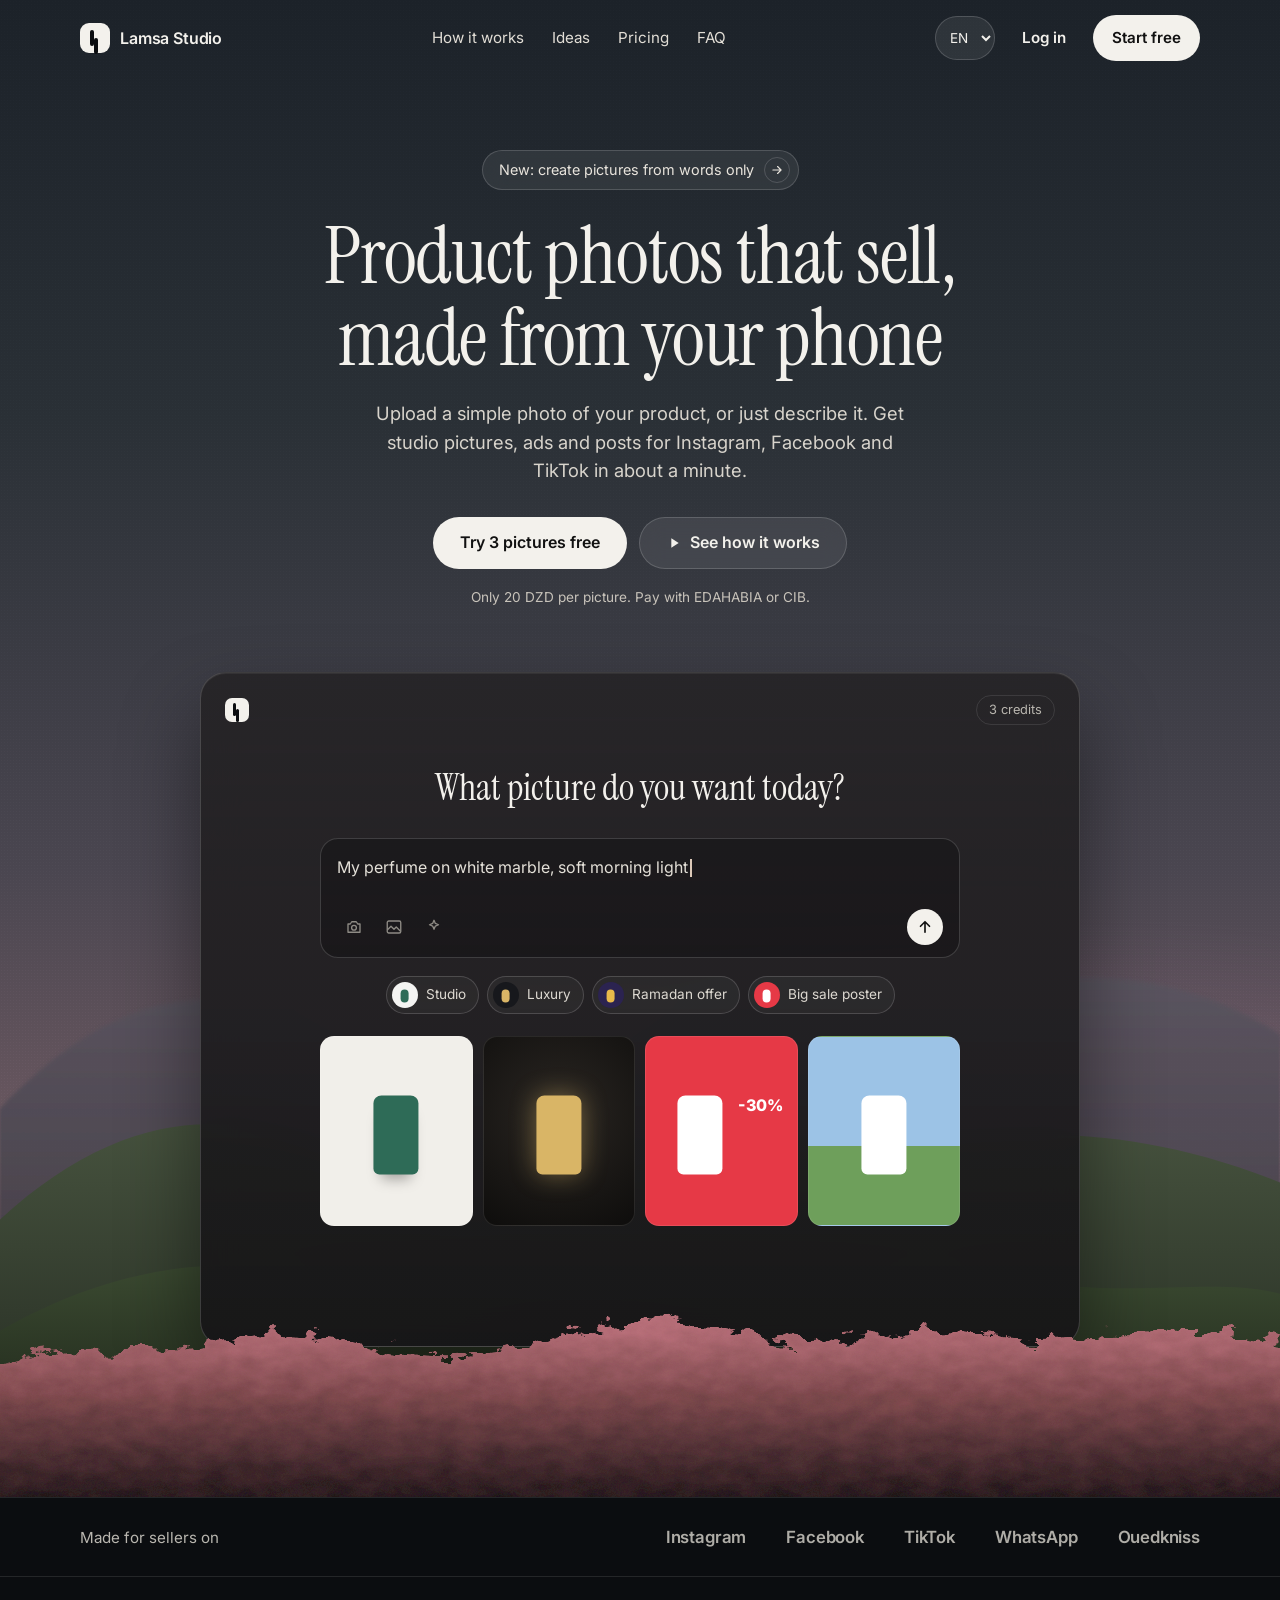
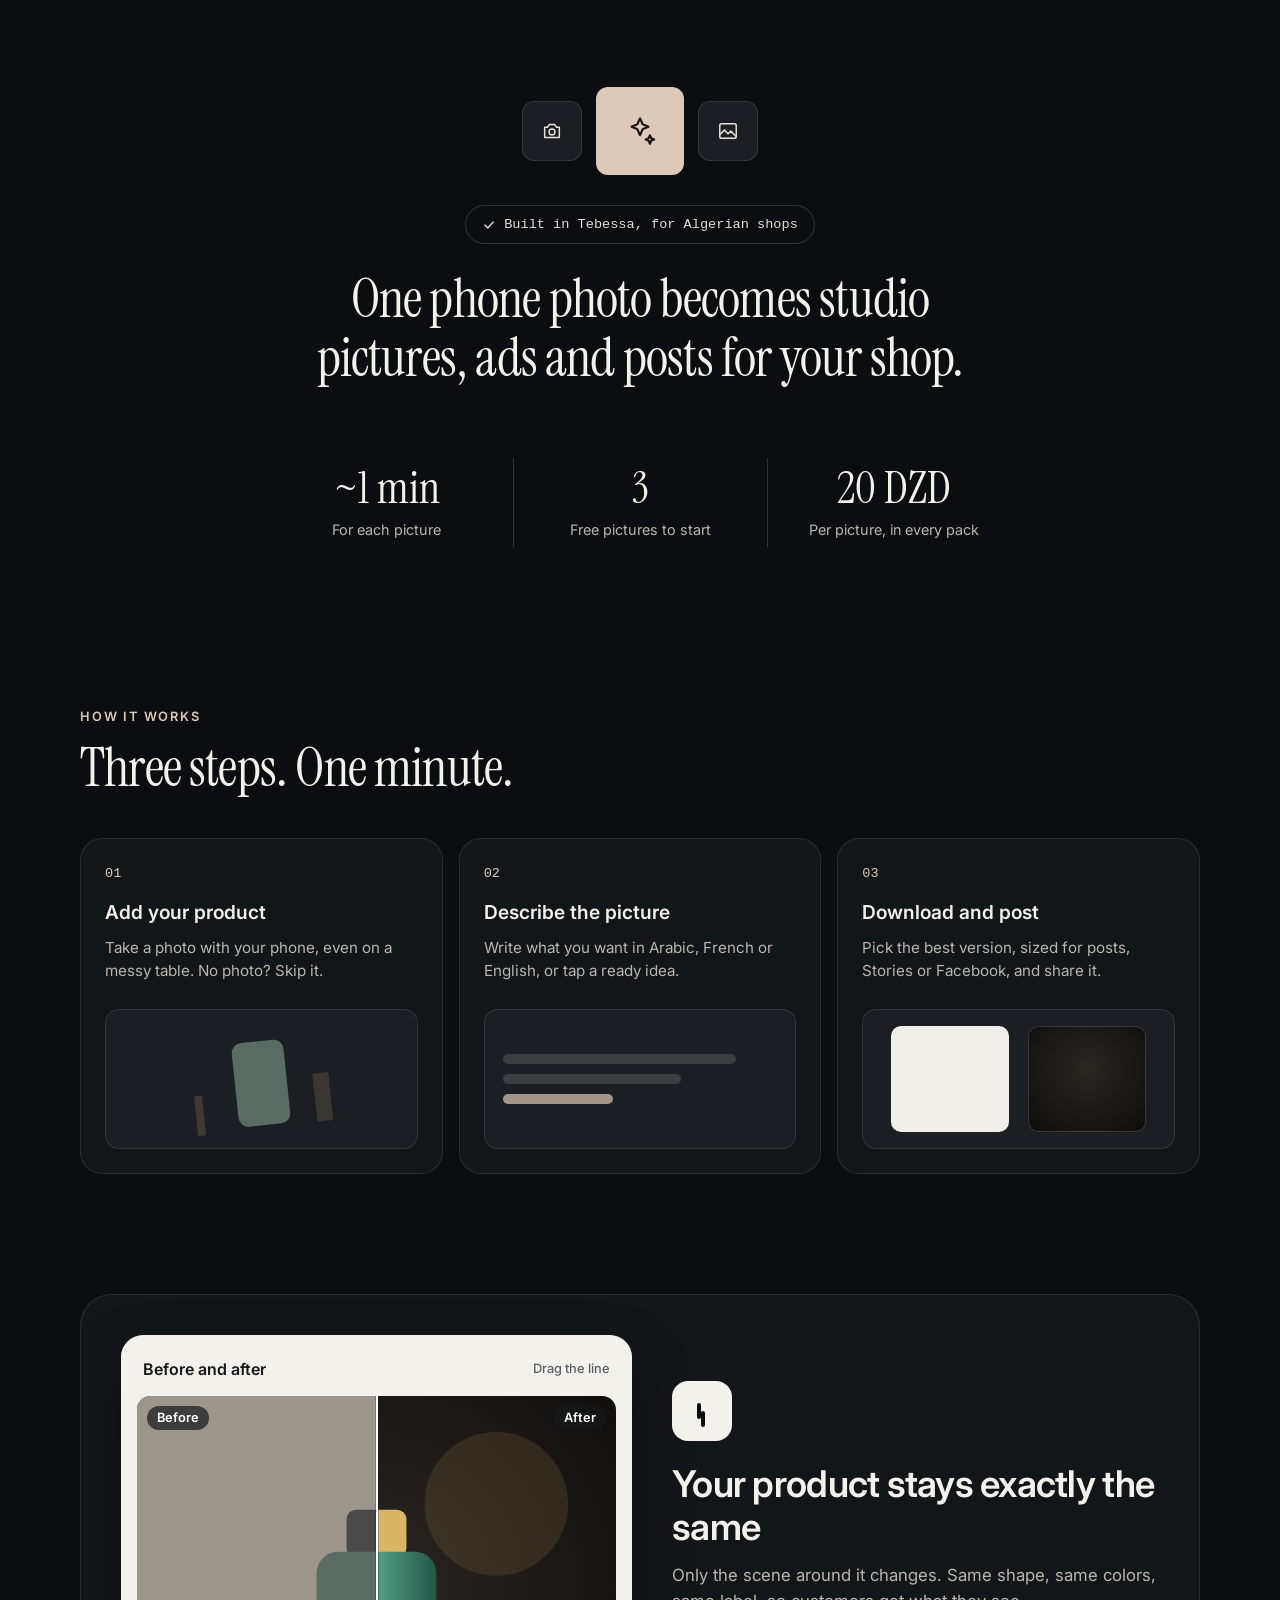
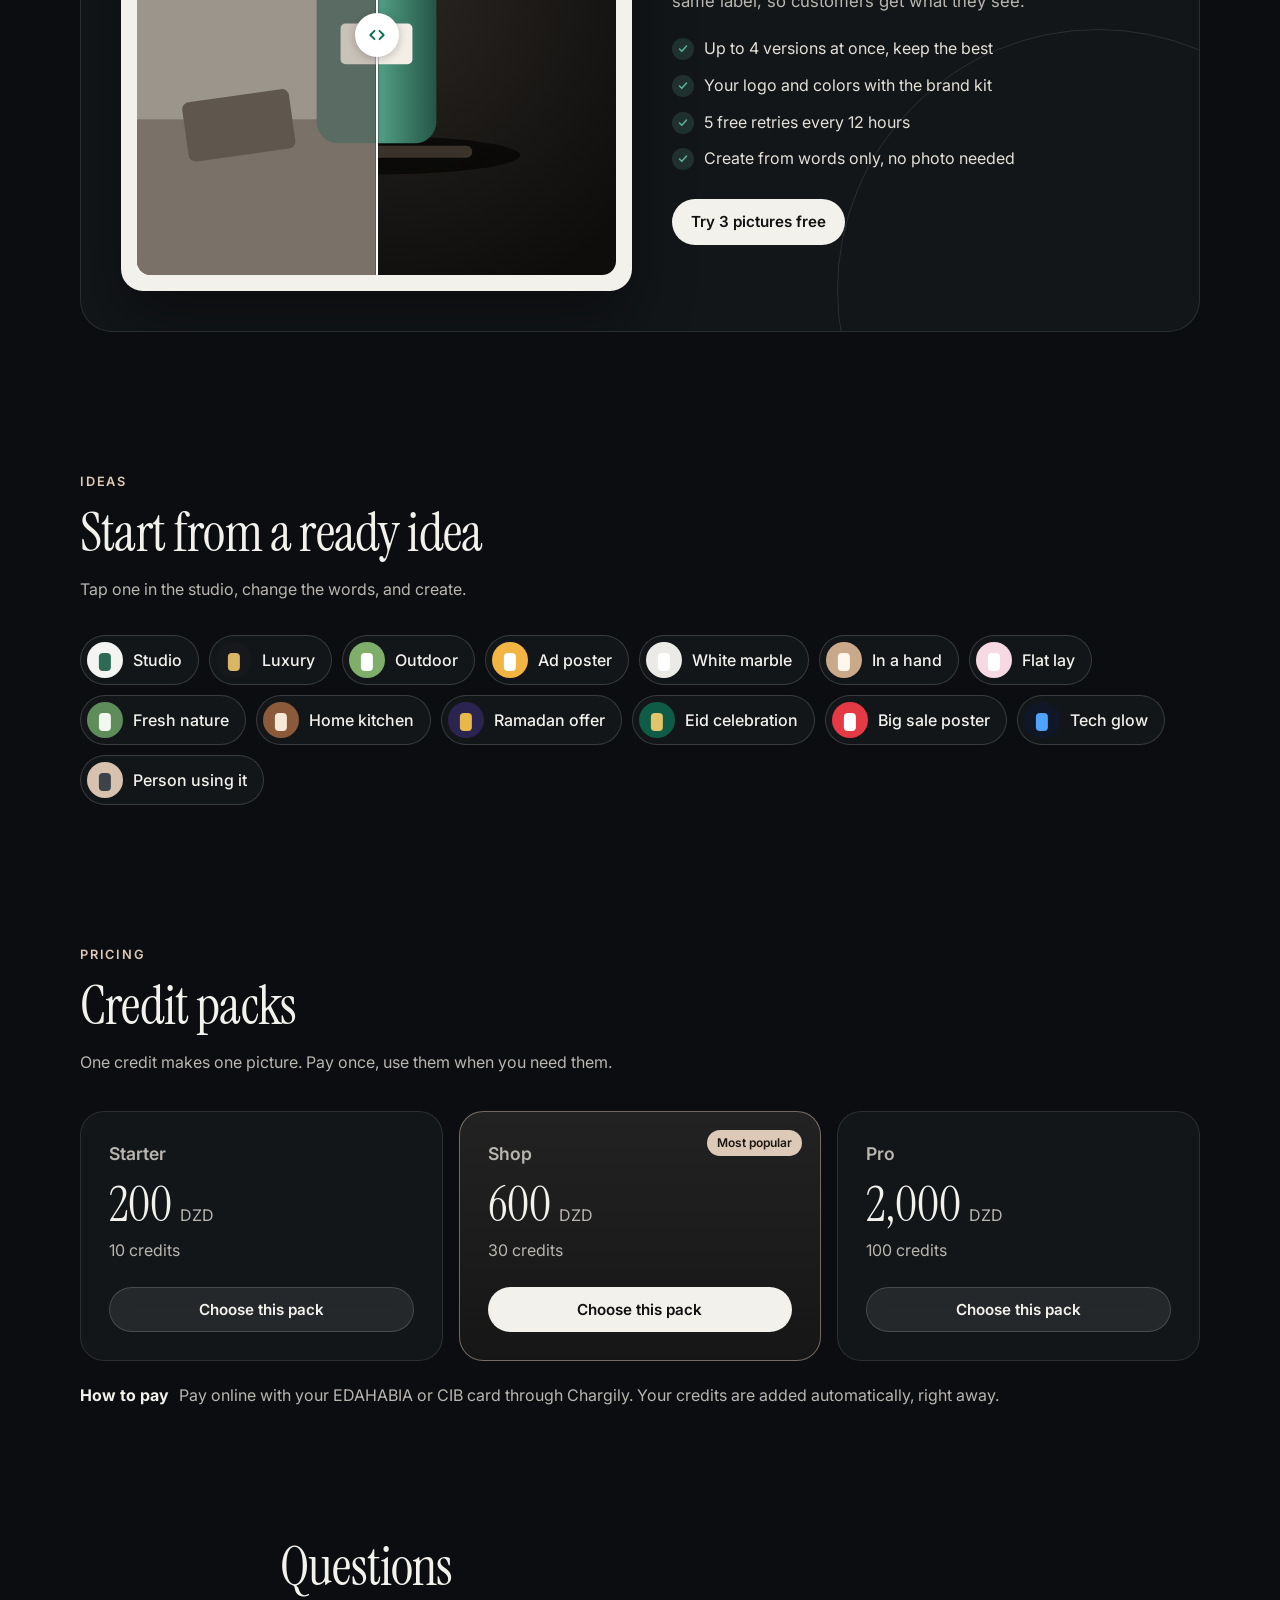
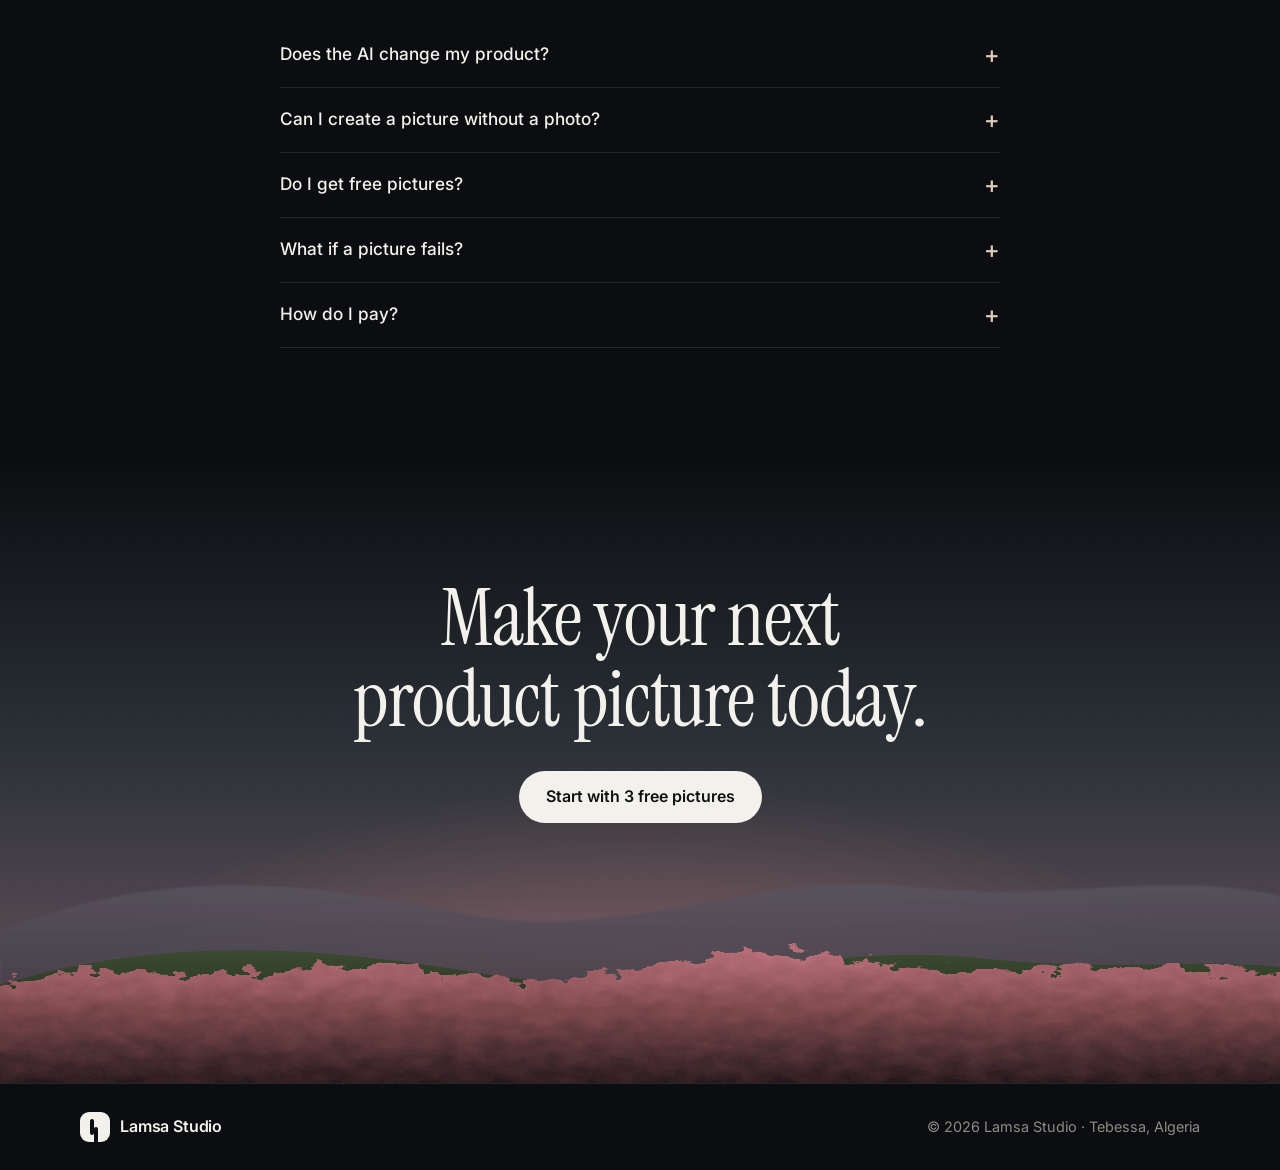
==== commit 202624e1: "Chargily online payments (EDAHABIA / CIB) with signed webhook; price 20 DZD per picture Co-Authored-" ====
--- a/public/index.html
+++ b/public/index.html
@@ -73,7 +73,7 @@
           <span data-i18n="lp_see_how">See how it works</span>
         </a>
       </div>
-      <p class="fine" data-i18n="lp_pay_note">Pay with BaridiMob or CCP. No card needed.</p>
+      <p class="fine" data-i18n="lp_pay_note">Only 20 DZD per picture. Pay with EDAHABIA or CIB.</p>
     </div>
 
     <!-- Glass mock-up of the studio -->
@@ -217,25 +217,25 @@
       <div class="packs">
         <div class="pack">
           <h3>Starter</h3>
-          <p class="price">1,000 <small>DZD</small></p>
+          <p class="price">200 <small>DZD</small></p>
           <p class="pk-c">10 <span data-i18n="pk_credits">credits</span></p>
           <a class="btn btn-glass" href="buy.html?pack=starter" data-i18n="pk_choose">Choose this pack</a>
         </div>
         <div class="pack pack-hot">
           <span class="hot" data-i18n="most_popular">Most popular</span>
           <h3>Shop</h3>
-          <p class="price">2,500 <small>DZD</small></p>
+          <p class="price">600 <small>DZD</small></p>
           <p class="pk-c">30 <span data-i18n="pk_credits">credits</span></p>
           <a class="btn btn-light" href="buy.html?pack=shop" data-i18n="pk_choose">Choose this pack</a>
         </div>
         <div class="pack">
           <h3>Pro</h3>
-          <p class="price">6,000 <small>DZD</small></p>
+          <p class="price">2,000 <small>DZD</small></p>
           <p class="pk-c">100 <span data-i18n="pk_credits">credits</span></p>
           <a class="btn btn-glass" href="buy.html?pack=pro" data-i18n="pk_choose">Choose this pack</a>
         </div>
       </div>
-      <p class="pay"><strong data-i18n="pay_title">How to pay</strong> <span data-i18n="pay_text">Pay with BaridiMob or CCP, then upload a photo of the receipt.</span></p>
+      <p class="pay"><strong data-i18n="pay_title">How to pay</strong> <span data-i18n="pay_text">Pay online with your EDAHABIA or CIB card through Chargily.</span></p>
     </div>
   </section>
 
--- a/public/assets/landing.css
+++ b/public/assets/landing.css
@@ -281,3 +281,16 @@
   .hero .bushes { height: 160px; }
   .statement { padding: 80px 0 60px; }
 }
+
+/* Top bar on narrow phones: never wrap, keep it to logo + language + one button */
+.nav .btn, .lang { white-space: nowrap; }
+.nav-right { flex-wrap: nowrap; min-width: 0; }
+@media (max-width: 480px) {
+  .nav-in { height: 64px; gap: 8px; }
+  #navAuth { display: none; }
+  .nav .btn { min-height: 44px; padding: 8px 14px; font-size: 0.875rem; }
+  .lang { padding: 0 6px; font-size: 0.8rem; }
+  .logo-mark { width: 28px; height: 28px; }
+}
+/* No green ring when tapping the language picker with a finger */
+.lang:focus:not(:focus-visible) { outline: none; }
